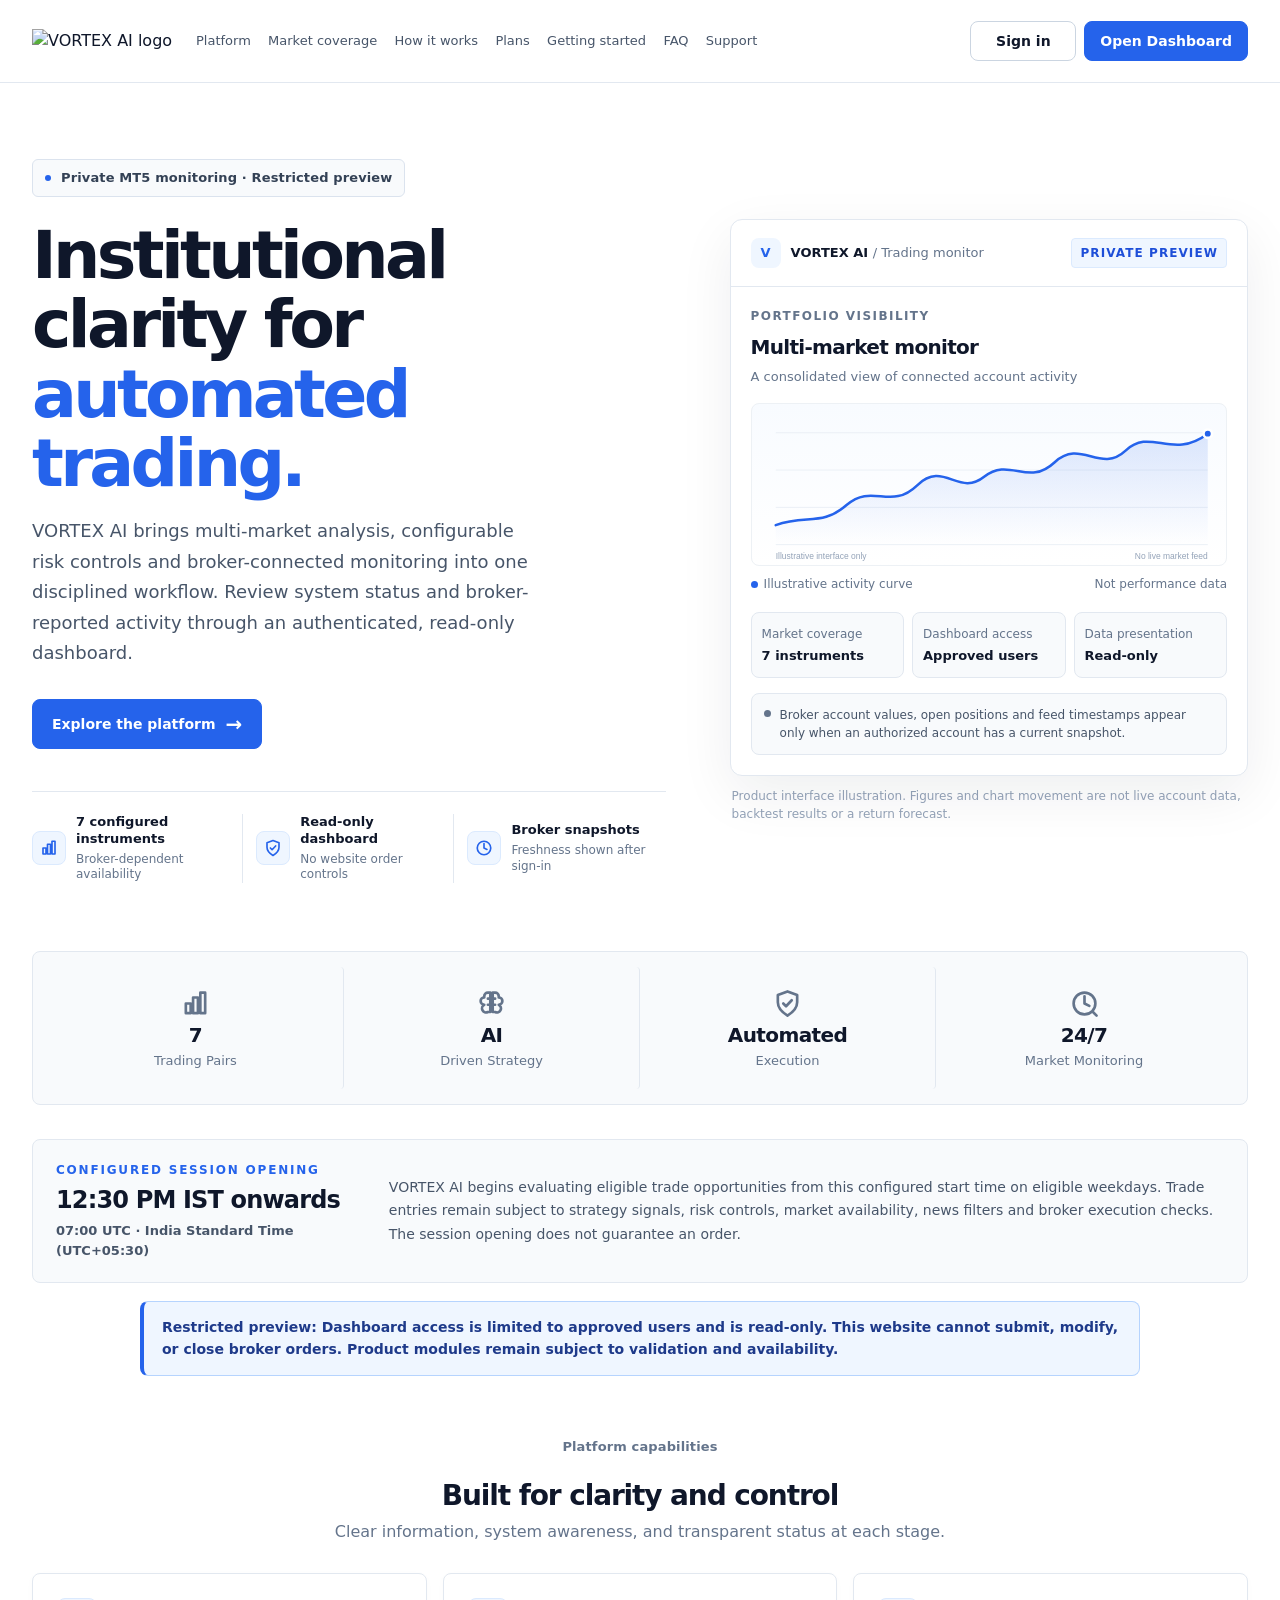
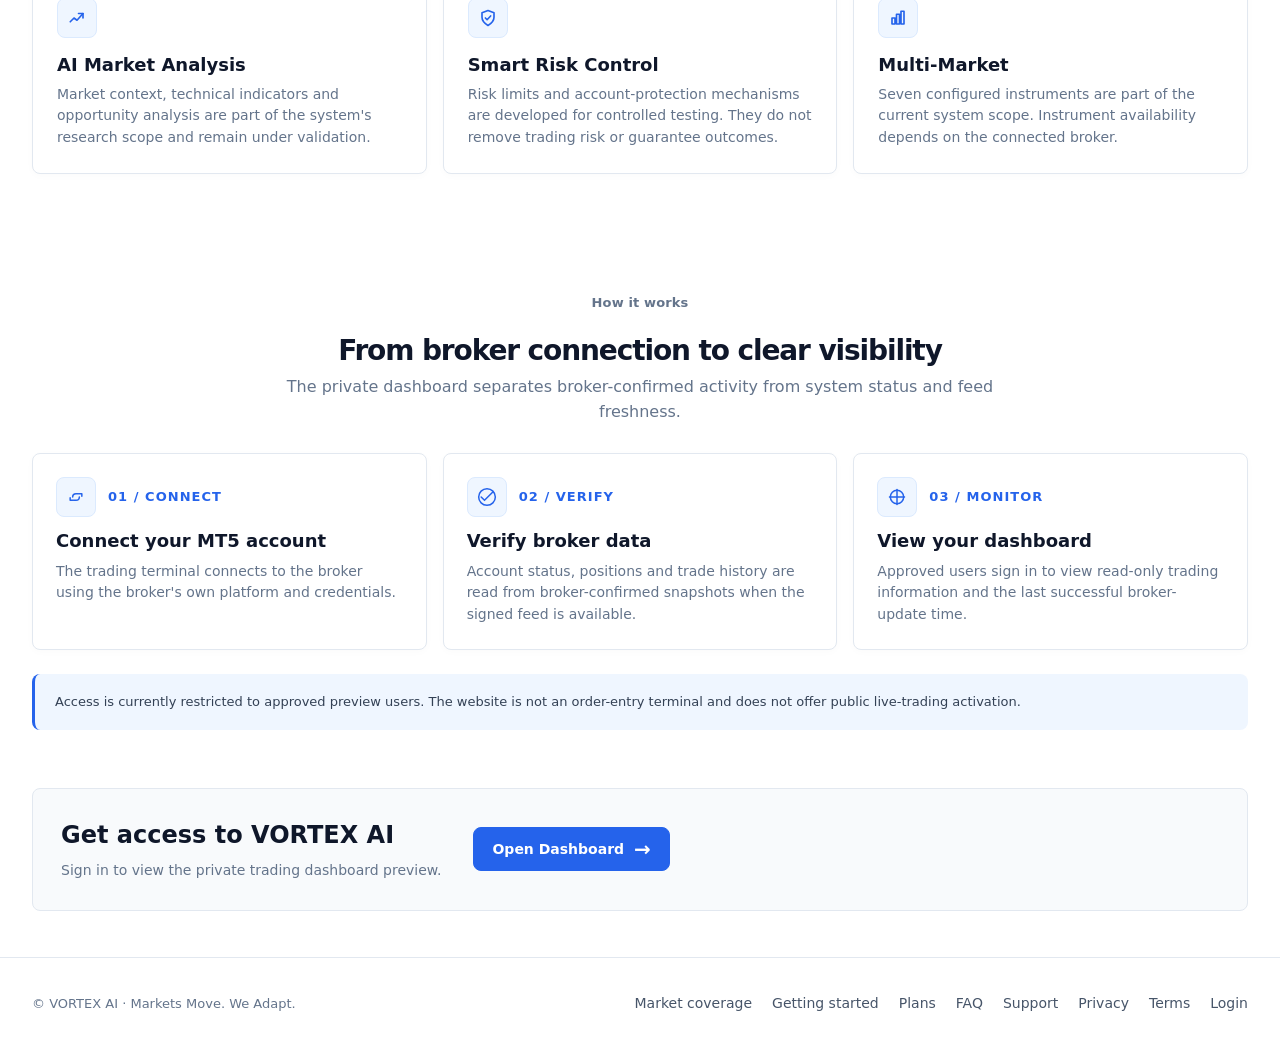
==== website/index.html @ 87dd5bb3 "Fix dashboard action hierarchy and back-to-top threshold" ====
<!doctype html>
<html lang="en">
<head>
<meta charset="utf-8">
<meta name="viewport" content="width=device-width,initial-scale=1">
<meta name="theme-color" content="#ffffff">
<meta name="description" content="VORTEX AI — Institutional clarity for automated trading. Private, authenticated and read-only MT5 monitoring.">
<title>VORTEX AI | Markets Move. We Adapt.</title>
<link rel="icon" type="image/svg+xml" href="/favicon.svg?v=20261112-3">
<link rel="preconnect" href="https://fonts.googleapis.com">
<style>
:root{
 color-scheme:dark;--bg:#030b09;--panel:#071612;--panel-2:#091c16;
 --line:#0c5542;--line-soft:#174337;--text:#f6fbf9;--muted:#c2d1cb;
 --teal:#00e8ac;--mint:#8bfbd0;--deep:#001e16;--amber:#f7d99b;
 --max:1450px;--type-xs:.75rem;--type-sm:.8125rem;--type-md:.875rem;--type-base:1rem;--type-lg:1.125rem;--type-xl:1.25rem;--type-2xl:1.5rem;--type-3xl:1.75rem;--type-4xl:2rem;--type-display:clamp(2.75rem,5.2vw,4.25rem);--radius-xs:4px;--radius-sm:6px;--radius-md:8px;--radius-lg:12px;--radius-xl:16px;--radius-pill:9999px
}
*{box-sizing:border-box}
html{scroll-behavior:smooth;scroll-padding-top:110px}
body{margin:0;min-width:320px;background:radial-gradient(ellipse at 73% 10%,#063b2b 0,transparent 36%),radial-gradient(ellipse at 10% 34%,#06241b 0,transparent 36%),var(--bg);color:var(--text);font:16px/1.55 Inter,ui-sans-serif,system-ui,-apple-system,BlinkMacSystemFont,"Segoe UI",sans-serif;overflow-x:hidden}
a{color:inherit;text-decoration:none}
button,a{-webkit-tap-highlight-color:transparent}
img,svg{max-width:100%}
.wrap{width:min(var(--max),calc(100% - 64px));margin-inline:auto}
.site-header{position:sticky;top:0;z-index:30;border-bottom:1px solid #0b4032;background:rgba(2,13,10,.94);backdrop-filter:blur(18px)}
.nav{height:112px;display:flex;align-items:center;justify-content:space-between;gap:22px;position:relative}
.brand-link{display:flex;align-items:center;flex:0 0 auto;width:170px;min-width:0}
.brand-logo{display:block;width:100%;height:auto;object-fit:contain;image-rendering:auto}
.nav-links{display:flex;align-items:center;justify-content:center;gap:clamp(14px,2vw,32px);color:#e5eee9;font-size:var(--type-md);white-space:nowrap}
.nav-links a{transition:color .18s ease}
.nav-links a:hover,.nav-links a[aria-current=page]{color:var(--teal)}
.nav-actions{display:flex;align-items:center;gap:12px;flex:0 0 auto}
.btn{display:inline-flex;align-items:center;justify-content:center;gap:10px;min-height:48px;padding:12px 22px;border:1px solid #00d9a3;border-radius:var(--radius-lg);background:rgba(2,25,19,.72);color:#f5fffb;font-size:var(--type-md);font-weight:750;line-height:1.2;text-align:center;transition:transform .18s ease,box-shadow .18s ease,background .18s ease,border-color .18s ease}
.btn:hover{transform:translateY(-2px);box-shadow:0 10px 28px #00e8ac22;border-color:var(--mint)}
.btn-primary{background:linear-gradient(105deg,#00d99f,#00f0ac);color:#00261b;border-color:#00e8a8;box-shadow:0 0 22px #00df9c18}
.btn-primary:hover{background:linear-gradient(105deg,#13e7ad,#65ffd0);color:#00261b}
.btn-outline{background:rgba(0,15,12,.72)}
.btn-small{min-width:106px;min-height:46px;padding:10px 18px}
.menu-toggle{display:none;width:46px;height:44px;flex:0 0 46px;align-items:center;justify-content:center;flex-direction:column;gap:5px;border:1px solid #17684f;border-radius:var(--radius-md);background:#061b14;color:#f5fffb;cursor:pointer}
.menu-toggle span{width:20px;height:2px;background:currentColor;border-radius:var(--radius-xs);transition:transform .18s ease,opacity .18s ease}
.menu-toggle[aria-expanded=true] span:nth-child(1){transform:translateY(7px) rotate(45deg)}
.menu-toggle[aria-expanded=true] span:nth-child(2){opacity:0}
.menu-toggle[aria-expanded=true] span:nth-child(3){transform:translateY(-7px) rotate(-45deg)}
.hero{position:relative;isolation:isolate;display:grid;grid-template-columns:minmax(0,1fr) minmax(0,1fr);align-items:center;gap:34px;min-height:620px;padding:62px 0 38px}
.hero:before{content:"";position:absolute;z-index:-2;inset:0;background:radial-gradient(ellipse at 76% 67%,#00a8761b,transparent 42%),linear-gradient(180deg,transparent 75%,#020b09 100%);pointer-events:none}
.hero-copy{min-width:0;padding:12px 0 25px}
.eyebrow{display:inline-flex;align-items:center;gap:10px;padding:9px 20px;border:1px solid #00b982;border-radius:var(--radius-pill);background:rgba(0,34,25,.5);color:#f2fff9;font-size:var(--type-md);font-weight:650}
.eyebrow:before{content:"";width:7px;height:7px;border-radius:var(--radius-pill);background:var(--teal);box-shadow:0 0 12px var(--teal)}
h1{margin:24px 0 0;font-size:var(--type-display);font-weight:850;line-height:.98;letter-spacing:-.065em}
h1 span{color:#00e6a5}
.tagline{margin:10px 0 16px;font-size:var(--type-2xl);font-weight:750;line-height:1.2;letter-spacing:-.035em}
.tagline .soft{color:#8bfbd0}
.hero-description{max-width:650px;margin:0;color:#e1eae5;font-size:var(--type-lg);line-height:1.52}
.hero-actions{display:flex;flex-wrap:wrap;gap:16px;margin-top:27px}
.hero-actions .btn{min-width:210px;min-height:56px;font-size:var(--type-lg)}
.arrow{font-size:var(--type-xl);line-height:1}
.play-icon{display:inline-grid;place-items:center;width:21px;height:21px;border:1.7px solid currentColor;border-radius:var(--radius-pill);font-size:var(--type-xs);padding-left:2px}
.benefits{display:grid;grid-template-columns:repeat(3,minmax(0,1fr));gap:16px;margin-top:42px}
.benefit{display:flex;align-items:center;gap:12px;min-width:0}
.benefit-icon{display:grid;place-items:center;width:52px;height:52px;flex:0 0 52px;border:1px solid #00a778;border-radius:var(--radius-lg);background:linear-gradient(145deg,#06271d,#04120f);color:var(--teal);box-shadow:inset 0 0 18px #00e6a41a}
.benefit-icon svg{width:26px;height:26px;fill:none;stroke:currentColor;stroke-width:2.2;stroke-linecap:round;stroke-linejoin:round}
.benefit-copy{min-width:0;line-height:1.3}
.benefit-copy strong{display:block;font-size:var(--type-md);white-space:nowrap}
.benefit-copy span{display:block;margin-top:4px;color:#c1d0c9;font-size:var(--type-sm)}
.hero-visual{position:relative;display:grid;place-items:center;min-width:0;min-height:500px}
.visual-grid{position:absolute;inset:8% 2% 7%;z-index:-1;opacity:.42;background-image:linear-gradient(#00b78012 1px,transparent 1px),linear-gradient(90deg,#00b78012 1px,transparent 1px);background-size:34px 34px;mask-image:radial-gradient(ellipse at center,#000 10%,transparent 72%)}
.chart-line{position:absolute;inset:12% 0 13%;width:100%;height:78%;z-index:-1;opacity:.8;filter:drop-shadow(0 0 9px #00d899)}
.logo-glow{position:absolute;width:76%;height:55%;bottom:7%;left:12%;z-index:-1;border-radius:var(--radius-pill);background:radial-gradient(ellipse,#00f1a329 0,transparent 68%);filter:blur(18px)}
.market-globe{position:absolute;z-index:-1;left:0;right:0;bottom:-5%;height:33%;border-top:2px solid #00d88c66;border-radius:var(--radius-pill);background:radial-gradient(ellipse at 50% 0,#00d98d34,transparent 58%),repeating-linear-gradient(90deg,transparent 0 22px,#00d88b14 23px 24px),repeating-linear-gradient(0deg,transparent 0 18px,#00d88b12 19px 20px);transform:perspective(260px) rotateX(14deg);box-shadow:0 -12px 42px #00d98b19;mask-image:linear-gradient(#000 0%,transparent 95%)}
.candles{position:absolute;right:7%;top:5%;display:flex;align-items:flex-end;gap:12px;height:140px;opacity:.55;filter:drop-shadow(0 0 8px #00e8ac55);z-index:-1}
.candle{position:relative;width:26px;border:2px solid #00da9b;background:linear-gradient(180deg,#00e9a4,#006c53)}
.candle:before,.candle:after{content:"";position:absolute;left:50%;width:2px;background:#00d99a;transform:translateX(-50%)}
.candle:before{height:24px;bottom:100%}.candle:after{height:22px;top:100%}
.candle:nth-child(1){height:56px}.candle:nth-child(2){height:85px}.candle:nth-child(3){height:72px}.candle:nth-child(4){height:112px}
.hero-logo{display:block;width:min(100%,540px);max-height:470px;height:auto;object-fit:contain;filter:drop-shadow(0 18px 42px #00d88a24)}
.metrics-shell{position:relative;margin:6px auto 42px;padding:18px;border:1px solid #0e4938;border-radius:var(--radius-xl);background:linear-gradient(120deg,rgba(3,20,15,.94),rgba(3,15,12,.9));box-shadow:0 20px 65px #0008,inset 0 1px #29ffbe0a}
.metrics-grid{display:grid;grid-template-columns:repeat(4,minmax(0,1fr));gap:18px}
.metric{display:flex;flex-direction:column;align-items:center;justify-content:center;min-height:146px;padding:18px 10px;border:1px solid #0b5a42;border-radius:var(--radius-xl);background:linear-gradient(150deg,#061c15,#03110d);text-align:center}
.metric-icon{width:39px;height:39px;margin-bottom:5px;color:var(--teal)}
.metric-icon svg{width:100%;height:100%;fill:none;stroke:currentColor;stroke-width:2.2;stroke-linecap:round;stroke-linejoin:round}
.metric strong{font-size:var(--type-2xl);line-height:1.2;letter-spacing:-.03em}
.metric span{margin-top:4px;color:#f0f7f3;font-size:var(--type-base)}
.preview-note{margin:18px auto 0;max-width:1000px;color:#a8bdb4;font-size:var(--type-sm);line-height:1.55;text-align:center}
.content-section{padding:58px 0}
.section-heading{max-width:760px;margin:0 auto 28px;text-align:center}
.section-heading .eyebrow{font-size:var(--type-xs);padding:7px 14px}
.section-heading h2{margin:14px 0 8px;font-size:var(--type-3xl);line-height:1.1;letter-spacing:-.04em}
.section-heading p{margin:0;color:var(--muted)}
.feature-grid{display:grid;grid-template-columns:repeat(3,minmax(0,1fr));gap:16px}
.feature-card{min-width:0;padding:24px;border:1px solid var(--line-soft);border-radius:var(--radius-xl);background:linear-gradient(145deg,rgba(8,28,21,.96),rgba(4,15,12,.96));}
.feature-card h3{margin:13px 0 5px;font-size:var(--type-lg)}
.feature-card p{margin:0;color:var(--muted);font-size:var(--type-md)}
.feature-card .benefit-icon{width:46px;height:46px;flex-basis:46px}
.steps{display:grid;grid-template-columns:repeat(3,minmax(0,1fr));gap:16px}
.step{padding:23px;border:1px solid var(--line-soft);border-radius:var(--radius-xl);background:#061710}
.step-number{color:var(--teal);font-size:var(--type-sm);font-weight:800;letter-spacing:.14em}
.step h3{margin:9px 0 6px;font-size:var(--type-lg)}
.step p{margin:0;color:var(--muted);font-size:var(--type-md)}
.release-note{margin-top:24px;padding:18px 20px;border-left:3px solid var(--amber);border-radius:var(--radius-lg);background:#211b0e;color:#ffe8bf;font-size:var(--type-sm)}
.final-cta{display:flex;align-items:center;justify-content:space-between;gap:24px;padding:28px;border:1px solid #126146;border-radius:var(--radius-xl);background:linear-gradient(105deg,#08281c,#061510)}
.final-cta h2{margin:0 0 6px;font-size:var(--type-2xl)}
.final-cta p{margin:0;color:var(--muted);font-size:var(--type-md)}
footer{margin-top:46px;padding:24px 0 30px;border-top:1px solid #12392d;color:#8ba59a;font-size:var(--type-sm)}
.footer-row{display:flex;justify-content:space-between;align-items:center;gap:22px}
.footer-links{display:flex;gap:16px;flex-wrap:wrap}
.footer-links a:hover{color:var(--teal)}
.back-to-top{position:fixed;right:20px;bottom:88px;z-index:20;display:grid;place-items:center;width:46px;height:46px;border:1px solid var(--teal);border-radius:var(--radius-pill);background:var(--teal);color:#00271b;font-size:var(--type-2xl);font-weight:850;opacity:0;visibility:hidden;transform:translateY(8px);transition:opacity .18s,transform .18s,visibility .18s;cursor:pointer}
.back-to-top.is-visible{opacity:1;visibility:visible;transform:translateY(0)}
:focus-visible{outline:3px solid #9dffda;outline-offset:3px}
@media(max-width:1120px){
 .wrap{width:min(var(--max),calc(100% - 44px))}
 .nav{gap:14px}
 .brand-link{width:132px}
 .nav-links{gap:14px;font-size:var(--type-sm)}
 .hero{gap:18px}
 .benefits{gap:10px}
 .benefit{gap:8px}
 .benefit-icon{width:44px;height:44px;flex-basis:44px}
 .benefit-copy strong{font-size:var(--type-sm)}
 .benefit-copy span{font-size:var(--type-sm)}
}
@media(max-width:760px){
 html{scroll-padding-top:82px}
 .wrap{width:calc(100% - 32px)}
 .nav{height:78px;gap:12px}
 .brand-link{width:118px}
 .nav-links{display:none;position:absolute;left:0;right:0;top:calc(100% + 1px);padding:10px 14px;border:1px solid #14533f;border-radius:var(--radius-lg);background:#03110deb;box-shadow:0 18px 35px #0009;white-space:normal}
 .nav-links.is-open{display:grid;grid-template-columns:repeat(2,minmax(0,1fr));gap:0}
 .nav-links a{padding:12px 8px;border-bottom:1px solid #123b2e}
 .nav-links a:nth-last-child(-n+2){border-bottom:0}
 .nav-actions{margin-left:auto}
 .nav-actions .btn{display:none}
 .menu-toggle{display:flex}
 .hero{grid-template-columns:minmax(0,1fr);gap:15px;min-height:auto;padding:42px 0 24px}
 .hero-copy{padding:0}
 .eyebrow{font-size:var(--type-sm);padding:8px 15px}
 h1{font-size:var(--type-display);margin-top:18px}
 .tagline{font-size:var(--type-2xl)}
 .hero-description{max-width:100%;font-size:var(--type-base)}
 .hero-actions{display:grid;grid-template-columns:1fr 1fr;gap:10px;margin-top:22px}
 .hero-actions .btn{min-width:0;min-height:52px;padding:12px 10px;font-size:var(--type-md)}
 .benefits{gap:10px;margin-top:27px}
 .benefit{align-items:flex-start;flex-direction:column;gap:8px}
 .benefit-icon{width:43px;height:43px;flex-basis:43px}
 .benefit-copy strong{font-size:var(--type-sm);white-space:normal}
 .benefit-copy span{font-size:var(--type-xs)}
 .hero-visual{min-height:0;padding:12px 0 22px}
 .hero-logo{width:min(100%,430px);max-height:310px}
 .candles{right:4%;top:0;transform:scale(.72);transform-origin:top right}
 .market-globe{height:26%;bottom:0}
 .metrics-shell{margin:0 auto 24px;padding:11px;border-radius:var(--radius-xl)}
 .metrics-grid{grid-template-columns:repeat(2,minmax(0,1fr));gap:9px}
 .metric{min-height:120px;padding:14px 7px;border-radius:var(--radius-lg)}
 .metric-icon{width:31px;height:31px}
 .metric strong{font-size:var(--type-2xl)}
 .metric span{font-size:var(--type-sm)}
 .preview-note{text-align:left;padding:0 5px;font-size:var(--type-xs)}
 .content-section{padding:42px 0}
 .feature-grid,.steps{grid-template-columns:1fr}
 .feature-card,.step{padding:19px}
 .final-cta{align-items:stretch;flex-direction:column;padding:22px}
 .final-cta .btn{width:100%}
 .footer-row{align-items:flex-start;flex-direction:column}
}
@media(max-width:390px){
 .wrap{width:calc(100% - 24px)}
 .brand-link{width:105px}
 .menu-toggle{width:42px;height:42px;flex-basis:42px}
 .benefits{grid-template-columns:repeat(3,minmax(0,1fr));gap:7px}
 .benefit-icon{width:39px;height:39px;flex-basis:39px}
 .benefit-copy strong{font-size:var(--type-xs)}
 .benefit-copy span{font-size:var(--type-xs)}
 .hero-actions .btn{font-size:var(--type-sm)}
}
@media(prefers-reduced-motion:reduce){html{scroll-behavior:auto}*,*::before,*::after{transition:none!important}}

/* Tablet header breakpoint: prevent desktop navigation from compressing */
.nav-links .mobile-only{display:none}
@media(max-width:980px){
  .nav{height:78px;gap:12px}
  .brand-link{width:118px}
  .nav-links{display:none;position:absolute;left:0;right:0;top:calc(100% + 1px);z-index:31;padding:10px 14px;border:1px solid #14533f;border-radius:var(--radius-lg);background:#03110deb;box-shadow:0 18px 35px #0009;white-space:normal;max-height:calc(100vh - 90px);overflow-y:auto}
  .nav-links.is-open{display:grid;grid-template-columns:repeat(2,minmax(0,1fr));gap:0}
  .nav-links a{min-width:0;padding:12px 8px;border-bottom:1px solid #123b2e;white-space:normal;overflow-wrap:anywhere}
  .nav-links .mobile-only{display:inline-flex;align-items:center;justify-content:center;min-height:44px;margin:6px;padding:10px 12px;border:1px solid #17684f;border-radius:var(--radius-md);background:#061b14;color:#f5fffb;text-align:center;font-weight:750}
  .nav-links .mobile-nav-primary{border-color:#00e8a8;background:linear-gradient(105deg,#00d99f,#00f0ac);color:#00261b}
  .nav-actions .btn{display:none}
  .menu-toggle{display:flex}
}
@media(max-width:760px){
  .nav{height:78px;gap:12px}
  .brand-link{width:118px}
}
@media(max-width:390px){
  .nav{gap:8px}
  .brand-link{width:105px}
  .menu-toggle{width:42px;height:42px;flex-basis:42px}
}


/* Clear, responsive trading-session information */
.session-callout{display:grid;grid-template-columns:minmax(210px,.72fr) minmax(0,1.28fr);align-items:center;gap:22px;margin:0 0 18px;padding:21px 23px;border:1px solid #17634b;border-radius:var(--radius-xl);background:linear-gradient(125deg,#0a281e,#071612 72%);box-shadow:0 14px 38px #0003}
.session-timing{min-width:0}
.session-label{color:var(--mint);font-size:var(--type-xs);font-weight:800;letter-spacing:.15em;text-transform:uppercase}
.session-time{margin-top:7px;color:var(--text);font-size:var(--type-2xl);font-weight:850;line-height:1.12;letter-spacing:-.035em}
.session-utc{margin-top:7px;color:var(--muted);font-size:var(--type-sm);font-weight:650}
.session-callout p{margin:0;color:var(--muted);font-size:var(--type-md);line-height:1.65;overflow-wrap:anywhere}
@media(max-width:760px){.session-callout{grid-template-columns:minmax(0,1fr);gap:11px;padding:18px}.session-time{font-size:var(--type-2xl)}}

/* Institutional trading-platform refresh */
:root{color-scheme:light;--bg:#fff;--panel:#fff;--panel-2:#f8f9fa;--line:#e2e8f0;--line-soft:#e2e8f0;--text:#0f172a;--muted:#475569;--teal:#2563eb;--mint:#2563eb;--deep:#0f172a;--amber:#b45309}
html{scroll-padding-top:88px}
body{background:#fff;color:#0f172a;font-family:Inter,ui-sans-serif,system-ui,-apple-system,BlinkMacSystemFont,"Segoe UI",sans-serif}
.wrap{width:min(1240px,calc(100% - 64px))}
.site-header{background:rgba(255,255,255,.96);border-bottom:1px solid #e2e8f0;backdrop-filter:blur(16px)}
.nav{height:82px}
.brand-link{width:142px}
.brand-logo{filter:none}
.nav-links{color:#475569;font-size:var(--type-md);gap:clamp(14px,2vw,27px)}
.nav-links a:hover,.nav-links a[aria-current=page]{color:#2563eb}
.btn{min-height:44px;padding:11px 18px;border:1px solid #cbd5e1;border-radius:var(--radius-md);background:#fff;color:#0f172a;font-size:var(--type-md);font-weight:650;box-shadow:none}
.btn:hover{transform:translateY(-1px);border-color:#94a3b8;box-shadow:0 5px 16px #0f172a0d}
.btn-primary{background:#2563eb;border-color:#2563eb;color:#fff;box-shadow:none}
.btn-primary:hover{background:#1d4ed8;border-color:#1d4ed8;color:#fff}
.btn-outline{background:#fff;border-color:#cbd5e1;color:#0f172a}
.btn-small{min-height:40px;padding:9px 15px}
.menu-toggle{border-color:#cbd5e1;background:#fff;color:#0f172a}
.menu-toggle span{background:#0f172a}
.hero{grid-template-columns:minmax(0,1.1fr) minmax(0,.9fr);gap:clamp(32px,5vw,72px);min-height:590px;padding:76px 0 68px}
.hero:before{display:none}
.hero-copy{padding:0}
.hero .eyebrow,.section-heading .eyebrow{border:1px solid #dbe3ee;border-radius:var(--radius-sm);background:#f8fafc;color:#334155;font-size:var(--type-sm);font-weight:650;letter-spacing:.01em;padding:8px 12px}
.hero .eyebrow:before,.section-heading .eyebrow:before{width:6px;height:6px;background:#2563eb;box-shadow:none}
.hero h1{max-width:690px;margin:24px 0 18px;color:#0f172a;font-size:var(--type-display);font-weight:750;line-height:1.04;letter-spacing:-.055em}
.hero h1 span{color:#2563eb}
.tagline{display:none}
 .hero-description{max-width:500px;color:#475569;font-size:var(--type-lg);line-height:1.7}
.hero-actions{gap:12px;margin-top:30px}
.hero-actions .btn{min-width:0;min-height:50px;font-size:var(--type-md);padding:13px 19px}
.hero-actions .btn-outline{border-color:#cbd5e1}
.benefits{grid-template-columns:repeat(3,minmax(0,1fr));gap:0;margin-top:42px;padding-top:22px;border-top:1px solid #e2e8f0}
.benefit{gap:10px;padding:0 13px;border-right:1px solid #e2e8f0}
.benefit:first-child{padding-left:0}
.benefit:last-child{border-right:0}
.benefit-icon{width:34px;height:34px;flex-basis:34px;border:1px solid #dbeafe;border-radius:var(--radius-md);background:#eff6ff;color:#2563eb;box-shadow:none}
.benefit-icon svg{width:18px;height:18px}
.benefit-copy strong{color:#0f172a;font-size:var(--type-sm);white-space:normal}
.benefit-copy span{color:#64748b;font-size:var(--type-xs)}
.hero-visual{display:block;min-height:0;position:relative;padding:0}
.visual-grid,.chart-line,.logo-glow,.market-globe,.candles,.hero-logo{display:none}
.trading-preview{position:relative;overflow:hidden;border:1px solid #e2e8f0;border-radius:var(--radius-lg);background:#fff;box-shadow:0 18px 55px #0f172a12}
.preview-top{display:flex;align-items:center;justify-content:space-between;gap:12px;padding:18px 20px;border-bottom:1px solid #e2e8f0}
.preview-brand{display:flex;align-items:center;gap:10px;color:#0f172a;font-size:var(--type-sm);font-weight:700}
.preview-mark{display:grid;place-items:center;width:30px;height:30px;border-radius:var(--radius-md);background:#eff6ff;color:#2563eb;font-size:var(--type-sm);font-weight:800}
.preview-status{padding:5px 8px;border:1px solid #dbeafe;border-radius:var(--radius-xs);background:#eff6ff;color:#1d4ed8;font-size:var(--type-xs);font-weight:800;letter-spacing:.09em}
.preview-body{padding:20px}
.preview-eyebrow{color:#64748b;font-size:var(--type-xs);font-weight:750;letter-spacing:.12em;text-transform:uppercase}
.preview-title{margin:6px 0 0;color:#0f172a;font-size:var(--type-xl);font-weight:700;letter-spacing:-.035em}
.preview-subtitle{margin:4px 0 16px;color:#64748b;font-size:var(--type-sm)}
.preview-chart{width:100%;height:auto;display:block;border:1px solid #edf1f5;border-radius:var(--radius-md);background:linear-gradient(180deg,#f8fbff,#fff)}
.preview-legend{display:flex;justify-content:space-between;gap:10px;margin:9px 0 18px;color:#64748b;font-size:var(--type-xs)}
.preview-legend span:first-child:before{content:"";display:inline-block;width:7px;height:7px;margin-right:6px;border-radius:var(--radius-pill);background:#2563eb}
.preview-grid{display:grid;grid-template-columns:repeat(3,minmax(0,1fr));gap:8px}
.preview-metric{min-width:0;padding:12px 10px;border:1px solid #e2e8f0;border-radius:var(--radius-md);background:#f8fafc}
.preview-metric span{display:block;color:#64748b;font-size:var(--type-xs)}
.preview-metric strong{display:block;margin-top:5px;color:#0f172a;font-size:var(--type-sm);line-height:1.3;overflow-wrap:anywhere}
.preview-foot{display:flex;align-items:flex-start;gap:9px;margin-top:15px;padding:12px;border:1px solid #e2e8f0;border-radius:var(--radius-md);background:#f8fafc;color:#475569;font-size:var(--type-xs);line-height:1.5}
.preview-foot-dot{width:7px;height:7px;flex:0 0 7px;margin-top:4px;border-radius:var(--radius-pill);background:#64748b}
.preview-disclaimer{margin:11px 2px 0;color:#94a3b8;font-size:var(--type-xs);line-height:1.5}
.metrics-shell{margin:0 auto 34px;padding:15px;border:1px solid #e2e8f0;border-radius:var(--radius-md);background:#f8fafc;box-shadow:none}
.metrics-grid{gap:0}
.metric{min-height:105px;border:0;border-right:1px solid #e2e8f0;border-radius:var(--radius-xs);background:transparent}
.metric:last-child{border-right:0}
.metric-icon{width:29px;height:29px;color:#2563eb}
.metric strong{color:#0f172a;font-size:var(--type-xl);font-variant-numeric:tabular-nums}
.metric span{color:#64748b;font-size:var(--type-sm)}
.session-callout{border:1px solid #e2e8f0;border-radius:var(--radius-md);background:#f8fafc;box-shadow:none}
.session-label{color:#2563eb}
.session-time{color:#0f172a;font-variant-numeric:tabular-nums}
.session-utc,.session-callout p{color:#475569}
.preview-note{color:#64748b}
.content-section{padding:58px 0}
.section-heading .eyebrow{color:#334155}
.section-heading .eyebrow:before{display:none}
.section-heading h2{color:#0f172a}
.section-heading p{color:#64748b}
.feature-card,.step{border:1px solid #e2e8f0;border-radius:var(--radius-md);background:#fff;box-shadow:0 2px 8px #0f172a05}
.feature-card .benefit-icon{width:40px;height:40px;flex-basis:40px}
.feature-card h3,.step h3{color:#0f172a}
.feature-card p,.step p{color:#64748b}
.step-number{color:#2563eb}
.release-note{border-left-color:#2563eb;border-radius:var(--radius-md);background:#eff6ff;color:#334155}
.final-cta{border:1px solid #e2e8f0;border-radius:var(--radius-md);background:#f8fafc}
.final-cta h2{color:#0f172a}
.final-cta p{color:#64748b}
footer{border-top:1px solid #e2e8f0;color:#64748b}
.footer-links a{color:#475569}
.footer-links a:hover{color:#2563eb}
.back-to-top{right:20px;bottom:88px;border:1px solid #2563eb;border-radius:var(--radius-md);background:#2563eb;color:#fff}
:focus-visible{outline:3px solid #93c5fd;outline-offset:3px}
@media(max-width:980px){
 .wrap{width:calc(100% - 44px)}
 .back-to-top{right:12px;bottom:77px}
 .nav{height:76px}
 .brand-link{width:118px}
 .nav-links{background:#fff;border-color:#e2e8f0;box-shadow:0 18px 35px #0f172a12}
 .nav-links a{border-bottom-color:#e2e8f0}
 .nav-links .mobile-only{border-color:#cbd5e1;background:#fff;color:#0f172a}
 .nav-links .mobile-nav-primary{border-color:#2563eb;background:#2563eb;color:#fff}
 .hero{grid-template-columns:minmax(0,1fr) minmax(0,.9fr);gap:28px;padding:58px 0}
}
@media(max-width:760px){
 .wrap{width:calc(100% - 32px)}
 .hero{grid-template-columns:minmax(0,1fr);gap:28px;padding:42px 0 30px}
 .hero h1{font-size:var(--type-display);margin-top:18px}
 .hero-description{font-size:var(--type-base)}
 .hero-actions{display:flex;flex-wrap:wrap}
 .hero-actions .btn{flex:1 1 145px}
 .benefits{margin-top:28px;padding-top:18px}
 .benefit{align-items:flex-start;flex-direction:row;gap:7px;padding:0 8px}
 .benefit-icon{width:31px;height:31px;flex-basis:31px}
 .benefit-copy strong{font-size:var(--type-xs)}
 .benefit-copy span{font-size:var(--type-xs)}
 .hero-visual{padding:0}
 .preview-body{padding:15px}
 .preview-title{font-size:var(--type-xl)}
 .preview-grid{gap:6px}
 .preview-metric{padding:10px 8px}
 .preview-metric strong{font-size:var(--type-sm)}
 .metrics-shell{padding:8px}
 .metrics-grid{grid-template-columns:repeat(2,minmax(0,1fr))}
 .metric{border-right:0;border-bottom:1px solid #e2e8f0}
 .metric:nth-child(odd){border-right:1px solid #e2e8f0}
 .metric:nth-last-child(-n+2){border-bottom:0}
 .content-section{padding:42px 0}
}
@media(max-width:390px){
 .wrap{width:calc(100% - 24px)}
 .benefits{gap:4px}
 .benefit{padding:0 4px;gap:5px}
 .benefit-copy strong{font-size:var(--type-xs)}
 .preview-top{padding:14px}
 .preview-grid{grid-template-columns:1fr}
 .preview-metric{display:flex;align-items:center;justify-content:space-between;gap:8px}
 .preview-metric strong{margin:0;text-align:right}
}

/* Usability audit refinements */
.nav{justify-content:space-between}
.nav-links{flex:1 1 auto;min-width:0;justify-content:flex-start;gap:clamp(10px,1.35vw,20px);font-size:var(--type-sm)}
.nav-actions{gap:8px}
.nav-actions .btn-primary{background:#2563eb;border-color:#2563eb;color:#fff;box-shadow:none}
.nav-actions .btn-primary:hover{background:#1d4ed8;border-color:#1d4ed8;color:#fff}
.footer-links{gap:12px 20px}
.footer-links a{display:inline-flex;align-items:center;min-height:44px;font-size:var(--type-md);line-height:1.35}
.preview-notice{max-width:1000px;margin:16px auto 0;padding:15px 18px;border:1px solid #b6d4fe;border-left:4px solid #2563eb;border-radius:var(--radius-md);background:#eff6ff}
.preview-note{margin:0;color:#1e3a8a;font-size:var(--type-md);font-weight:600;text-align:left}
.session-callout{grid-template-columns:minmax(190px,.55fr) minmax(0,1.45fr);gap:16px}
.step-heading{display:flex;align-items:center;gap:12px;margin-bottom:10px}
.step-icon{display:grid;place-items:center;width:40px;height:40px;flex:0 0 40px;border:1px solid #dbeafe;border-radius:var(--radius-md);background:#eff6ff;color:#2563eb}
.step-icon svg{width:20px;height:20px;fill:none;stroke:currentColor;stroke-width:1.8;stroke-linecap:round;stroke-linejoin:round}
.step-number{font-size:var(--type-sm);letter-spacing:.08em}
.step h3{margin-top:0}
.section-heading .eyebrow{border:0;background:transparent;padding:0;color:#64748b}
.section-heading h2{margin-top:22px}
.final-cta{justify-content:flex-start;gap:32px}
.final-cta>div{max-width:640px}
.back-to-top{width:auto;min-width:78px;height:52px;padding:0 15px;gap:7px;border-radius:var(--radius-pill);font-size:var(--type-md);font-weight:700}
.back-to-top span{font-size:var(--type-sm)}
@media(max-width:1120px){
 .nav-links{gap:12px;font-size:var(--type-xs)}
}
@media(max-width:980px){
 .nav-links{display:none;position:absolute;left:0;right:0;top:calc(100% + 1px);z-index:31;flex:none;min-width:0;justify-content:stretch;gap:0}
}
@media(max-width:760px){
 .session-callout{grid-template-columns:minmax(0,1fr);gap:11px}
 .preview-notice{margin-top:12px;padding:13px 14px}
 .final-cta{align-items:stretch;flex-direction:column;gap:18px}
 .final-cta .btn{align-self:flex-start}
}

</style>
<link rel="icon" type="image/svg+xml" href="/favicon.svg?v=20261112-3"><link rel="stylesheet" href="/assistant.css?v=1">
</head>
<body>
<header class="site-header">
 <div class="wrap">
  <nav class="nav" aria-label="Main navigation">
   <a class="brand-link" href="/" aria-label="VORTEX AI home"><img class="brand-logo" src="/vortext-ai-logo.webp?v=20261101-4" alt="VORTEX AI logo"></a>
   <div class="nav-links" id="site-links">
    <a href="#features">Platform</a>
    <a href="/market-coverage.html">Market coverage</a>
    <a href="#how-it-works">How it works</a>
    <a href="/pricing.html">Plans</a>
    <a href="/getting-started.html">Getting started</a>
    <a href="/faq.html">FAQ</a>
    <a href="/contact.html">Support</a>
    <a class="mobile-only mobile-nav-action" href="/login.html">Sign in</a>
    <a class="mobile-only mobile-nav-action mobile-nav-primary" href="/login.html?next=dashboard.html">Open Dashboard</a>
   </div>
   <div class="nav-actions">
    <a class="btn btn-outline btn-small" href="/login.html">Sign in</a>
    <a class="btn btn-primary btn-small" href="/login.html?next=dashboard.html">Open Dashboard</a>
    <button class="menu-toggle" id="menu-toggle" type="button" aria-label="Open navigation" aria-expanded="false" aria-controls="site-links"><span></span><span></span><span></span></button>
   </div>
  </nav>
 </div>
</header>
<main id="home">
 <section class="wrap hero" id="about">
  <div class="hero-copy">
   <div class="eyebrow">Private MT5 monitoring · Restricted preview</div>
   <h1>Institutional clarity for <span>automated trading.</span></h1>
   <p class="hero-description">VORTEX AI brings multi-market analysis, configurable risk controls and broker-connected monitoring into one disciplined workflow. Review system status and broker-reported activity through an authenticated, read-only dashboard.</p>
   <div class="hero-actions">
    <a class="btn btn-primary" href="/#features">Explore the platform <span class="arrow" aria-hidden="true">→</span></a>
    
   </div>
   <div class="benefits" aria-label="Platform facts">
    <div class="benefit">
     <span class="benefit-icon" aria-hidden="true"><svg viewBox="0 0 24 24"><path d="M4 20V12h4v8H4ZM10 20V7h4v13h-4ZM16 20V3h4v17h-4Z"/></svg></span>
     <span class="benefit-copy"><strong>7 configured instruments</strong><span>Broker-dependent availability</span></span>
    </div>
    <div class="benefit">
     <span class="benefit-icon" aria-hidden="true"><svg viewBox="0 0 24 24"><path d="M12 2 4 5v6c0 5 3.4 8.2 8 11 4.6-2.8 8-6 8-11V5l-8-3Z"/><path d="m8.5 12 2.3 2.3 4.7-5"/></svg></span>
     <span class="benefit-copy"><strong>Read-only dashboard</strong><span>No website order controls</span></span>
    </div>
    <div class="benefit">
     <span class="benefit-icon" aria-hidden="true"><svg viewBox="0 0 24 24"><circle cx="12" cy="12" r="9"/><path d="M12 6v6l4 2"/></svg></span>
     <span class="benefit-copy"><strong>Broker snapshots</strong><span>Freshness shown after sign-in</span></span>
    </div>
   </div>
  </div>
  <div class="hero-visual" aria-label="Illustrative VORTEX AI trading dashboard preview">
   <div class="trading-preview">
    <div class="preview-top">
     <div class="preview-brand"><span class="preview-mark">V</span><span>VORTEX AI <span style="color:#64748b;font-weight:500">/ Trading monitor</span></span></div>
     <span class="preview-status">PRIVATE PREVIEW</span>
    </div>
    <div class="preview-body">
     <div class="preview-eyebrow">Portfolio visibility</div>
     <div class="preview-title">Multi-market monitor</div>
     <p class="preview-subtitle">A consolidated view of connected account activity</p>
     <svg class="preview-chart" viewBox="0 0 560 190" role="img" aria-label="Illustrative market-monitor chart with no live price data">
      <defs><linearGradient id="areaFill" x1="0" x2="0" y1="0" y2="1"><stop offset="0" stop-color="#2563eb" stop-opacity=".15"/><stop offset="1" stop-color="#2563eb" stop-opacity="0"/></linearGradient></defs>
      <g stroke="#e8eef5" stroke-width="1"><path d="M28 34H538M28 78H538M28 122H538M28 166H538"/></g>
      <path d="M28 143 C65 130 82 145 112 119 S164 126 195 96 S244 110 274 86 S326 98 357 69 S411 83 441 55 S495 67 538 35 L538 166 L28 166Z" fill="url(#areaFill)"/>
      <path d="M28 143 C65 130 82 145 112 119 S164 126 195 96 S244 110 274 86 S326 98 357 69 S411 83 441 55 S495 67 538 35" fill="none" stroke="#2563eb" stroke-width="3" stroke-linecap="round"/>
      <circle cx="538" cy="35" r="5" fill="#2563eb" stroke="#fff" stroke-width="3"/>
      <g fill="#94a3b8" font-size="10" font-family="Inter, sans-serif"><text x="28" y="183">Illustrative interface only</text><text x="538" y="183" text-anchor="end">No live market feed</text></g>
     </svg>
     <div class="preview-legend"><span>Illustrative activity curve</span><span>Not performance data</span></div>
     <div class="preview-grid">
      <div class="preview-metric"><span>Market coverage</span><strong class="tabular-nums">7 instruments</strong></div>
      <div class="preview-metric"><span>Dashboard access</span><strong>Approved users</strong></div>
      <div class="preview-metric"><span>Data presentation</span><strong>Read-only</strong></div>
     </div>
     <div class="preview-foot"><span class="preview-foot-dot" aria-hidden="true"></span><span>Broker account values, open positions and feed timestamps appear only when an authorized account has a current snapshot.</span></div>
    </div>
   </div>
   <p class="preview-disclaimer">Product interface illustration. Figures and chart movement are not live account data, backtest results or a return forecast.</p>
  </div>
 </section>

 <section class="wrap" id="performance" aria-label="Platform overview">
  <div class="metrics-shell">
   <div class="metrics-grid">
    <article class="metric">
     <span class="metric-icon" aria-hidden="true"><svg viewBox="0 0 24 24"><path d="M4 20V12h4v8H4ZM10 20V7h4v13h-4ZM16 20V3h4v17h-4Z"/></svg></span>
     <strong>7</strong><span>Trading Pairs</span>
    </article>
    <article class="metric">
     <span class="metric-icon" aria-hidden="true"><svg viewBox="0 0 24 24"><path d="M9 3a3 3 0 0 0-3 3v1a3 3 0 0 0 0 6 3 3 0 0 0 3 6h2V3H9ZM15 3a3 3 0 0 1 3 3v1a3 3 0 0 1 0 6 3 3 0 0 1-3 6h-2V3h2Z"/><path d="M9 8h2m-2 5h2m2-5h2m-2 5h2"/></svg></span>
     <strong>AI</strong><span>Driven Strategy</span>
    </article>
    <article class="metric">
     <span class="metric-icon" aria-hidden="true"><svg viewBox="0 0 24 24"><path d="M12 2 4 5v6c0 5 3.4 8.2 8 11 4.6-2.8 8-6 8-11V5l-8-3Z"/><path d="m8.5 12 2.3 2.3 4.7-5"/></svg></span>
     <strong>Automated</strong><span>Execution</span>
    </article>
    <article class="metric">
     <span class="metric-icon" aria-hidden="true"><svg viewBox="0 0 24 24"><circle cx="12" cy="12" r="9"/><path d="M12 6v6l4 2M19 19l3 3"/></svg></span>
     <strong>24/7</strong><span>Market Monitoring</span>
    </article>
   </div>
  </div>
  <section class="session-callout" aria-label="Configured trading schedule">
   <div class="session-timing">
    <div class="session-label">Configured session opening</div>
    <div class="session-time">12:30 PM IST onwards</div>
    <div class="session-utc">07:00 UTC · India Standard Time (UTC+05:30)</div>
   </div>
   <p>VORTEX AI begins evaluating eligible trade opportunities from this configured start time on eligible weekdays. Trade entries remain subject to strategy signals, risk controls, market availability, news filters and broker execution checks. The session opening does not guarantee an order.</p>
  </section>
  <div class="preview-notice" role="note" aria-label="Restricted preview notice"><p class="preview-note">Restricted preview: Dashboard access is limited to approved users and is read-only. This website cannot submit, modify, or close broker orders. Product modules remain subject to validation and availability.</p></div>
 </section>

 <section class="content-section" id="features">
  <div class="wrap">
   <div class="section-heading"><div class="eyebrow">Platform capabilities</div><h2>Built for clarity and control</h2><p>Clear information, system awareness, and transparent status at each stage.</p></div>
   <div class="feature-grid">
    <article class="feature-card"><span class="benefit-icon" aria-hidden="true"><svg viewBox="0 0 24 24"><path d="m3 17 5-5 4 3 8-9"/><path d="M14 6h6v6"/></svg></span><h3>AI Market Analysis</h3><p>Market context, technical indicators and opportunity analysis are part of the system's research scope and remain under validation.</p></article>
    <article class="feature-card"><span class="benefit-icon" aria-hidden="true"><svg viewBox="0 0 24 24"><path d="M12 2 4 5v6c0 5 3.4 8.2 8 11 4.6-2.8 8-6 8-11V5l-8-3Z"/><path d="m8.5 12 2.3 2.3 4.7-5"/></svg></span><h3>Smart Risk Control</h3><p>Risk limits and account-protection mechanisms are developed for controlled testing. They do not remove trading risk or guarantee outcomes.</p></article>
    <article class="feature-card"><span class="benefit-icon" aria-hidden="true"><svg viewBox="0 0 24 24"><path d="M4 20V12h4v8H4ZM10 20V7h4v13h-4ZM16 20V3h4v17h-4Z"/></svg></span><h3>Multi-Market</h3><p>Seven configured instruments are part of the current system scope. Instrument availability depends on the connected broker.</p></article>
   </div>
  </div>
 </section>

 <section class="content-section" id="how-it-works">
  <div class="wrap">
   <div class="section-heading"><div class="eyebrow">How it works</div><h2>From broker connection to clear visibility</h2><p>The private dashboard separates broker-confirmed activity from system status and feed freshness.</p></div>
   <div class="steps">
    <article class="step"><div class="step-heading"><span class="step-icon" aria-hidden="true"><svg viewBox="0 0 24 24"><path d="M8 12a4 4 0 0 1 4-4h3"/><path d="M16 8l3 0 0 3"/><path d="M16 12a4 4 0 0 1-4 4H9"/><path d="M8 16H5v-3"/></svg></span><span class="step-number">01 / CONNECT</span></div><h3>Connect your MT5 account</h3><p>The trading terminal connects to the broker using the broker's own platform and credentials.</p></article>
    <article class="step"><div class="step-heading"><span class="step-icon" aria-hidden="true"><svg viewBox="0 0 24 24"><path d="m5 12 4 4L19 6"/><path d="M12 22a10 10 0 1 0 0-20 10 10 0 0 0 0 20Z"/></svg></span><span class="step-number">02 / VERIFY</span></div><h3>Verify broker data</h3><p>Account status, positions and trade history are read from broker-confirmed snapshots when the signed feed is available.</p></article>
    <article class="step"><div class="step-heading"><span class="step-icon" aria-hidden="true"><svg viewBox="0 0 24 24"><path d="M3 12h18"/><path d="M12 3v18"/><circle cx="12" cy="12" r="8"/></svg></span><span class="step-number">03 / MONITOR</span></div><h3>View your dashboard</h3><p>Approved users sign in to view read-only trading information and the last successful broker-update time.</p></article>
   </div>
   <div class="release-note">Access is currently restricted to approved preview users. The website is not an order-entry terminal and does not offer public live-trading activation.</div>
  </div>
 </section>

 <section class="wrap" id="access">
  <div class="final-cta"><div><h2>Get access to VORTEX AI</h2><p>Sign in to view the private trading dashboard preview.</p></div><a class="btn btn-primary" href="/login.html?next=dashboard.html">Open Dashboard <span class="arrow" aria-hidden="true">→</span></a></div>
 </section>
</main>
<footer>
 <div class="wrap footer-row"><div>© VORTEX AI · Markets Move. We Adapt.</div><div class="footer-links"><a href="/market-coverage.html">Market coverage</a><a href="/getting-started.html">Getting started</a><a href="/pricing.html">Plans</a><a href="/faq.html">FAQ</a><a href="/contact.html">Support</a><a href="/privacy.html">Privacy</a><a href="/terms.html">Terms</a><a href="/login.html">Login</a></div></div>
</footer>
<button class="back-to-top" id="back-to-top" type="button" aria-label="Back to top" title="Back to top">↑ <span>Top</span></button>
<script>
(function(){
 const menu=document.getElementById("menu-toggle");
 const links=document.getElementById("site-links");
 function closeMenu(){menu.setAttribute("aria-expanded","false");menu.setAttribute("aria-label","Open navigation");links.classList.remove("is-open");}
 if(menu&&links){
  menu.addEventListener("click",function(){
   const open=menu.getAttribute("aria-expanded")==="true";
   menu.setAttribute("aria-expanded",String(!open));
   menu.setAttribute("aria-label",open?"Open navigation":"Close navigation");
   links.classList.toggle("is-open",!open);
  });
  links.addEventListener("click",function(e){if(e.target.closest("a"))closeMenu();});
  document.addEventListener("keydown",function(e){if(e.key==="Escape")closeMenu();});
  window.addEventListener("resize",function(){if(window.innerWidth>980)closeMenu();});
 }
 const top=document.getElementById("back-to-top");
 if(top){
  function update(){const threshold=Math.max(600,window.innerHeight*.75);top.classList.toggle("is-visible",window.scrollY>threshold);}
  window.addEventListener("scroll",update,{passive:true});
  top.addEventListener("click",function(){window.scrollTo({top:0,behavior:window.matchMedia("(prefers-reduced-motion: reduce)").matches?"auto":"smooth"});});
  update();
 }
})();
</script>
<script src="/assistant.js?v=1" defer></script>
</body>
</html>
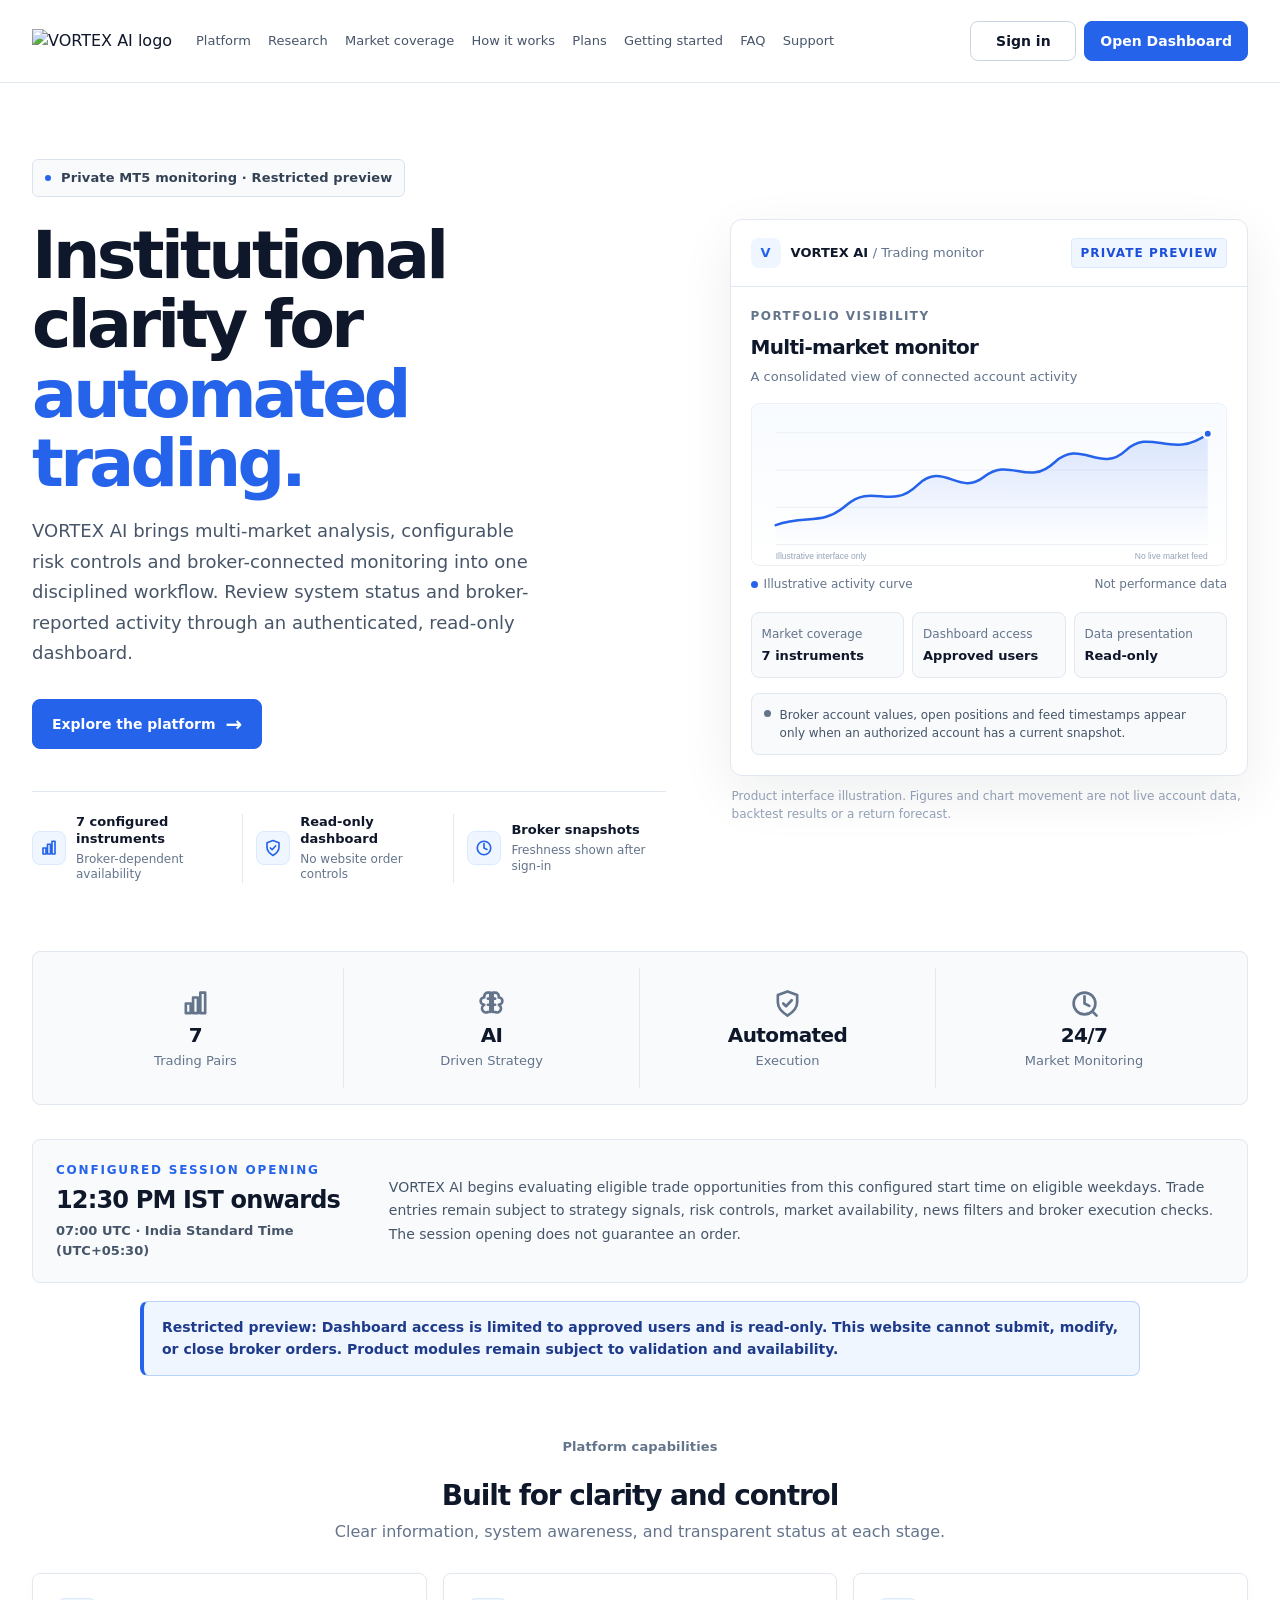
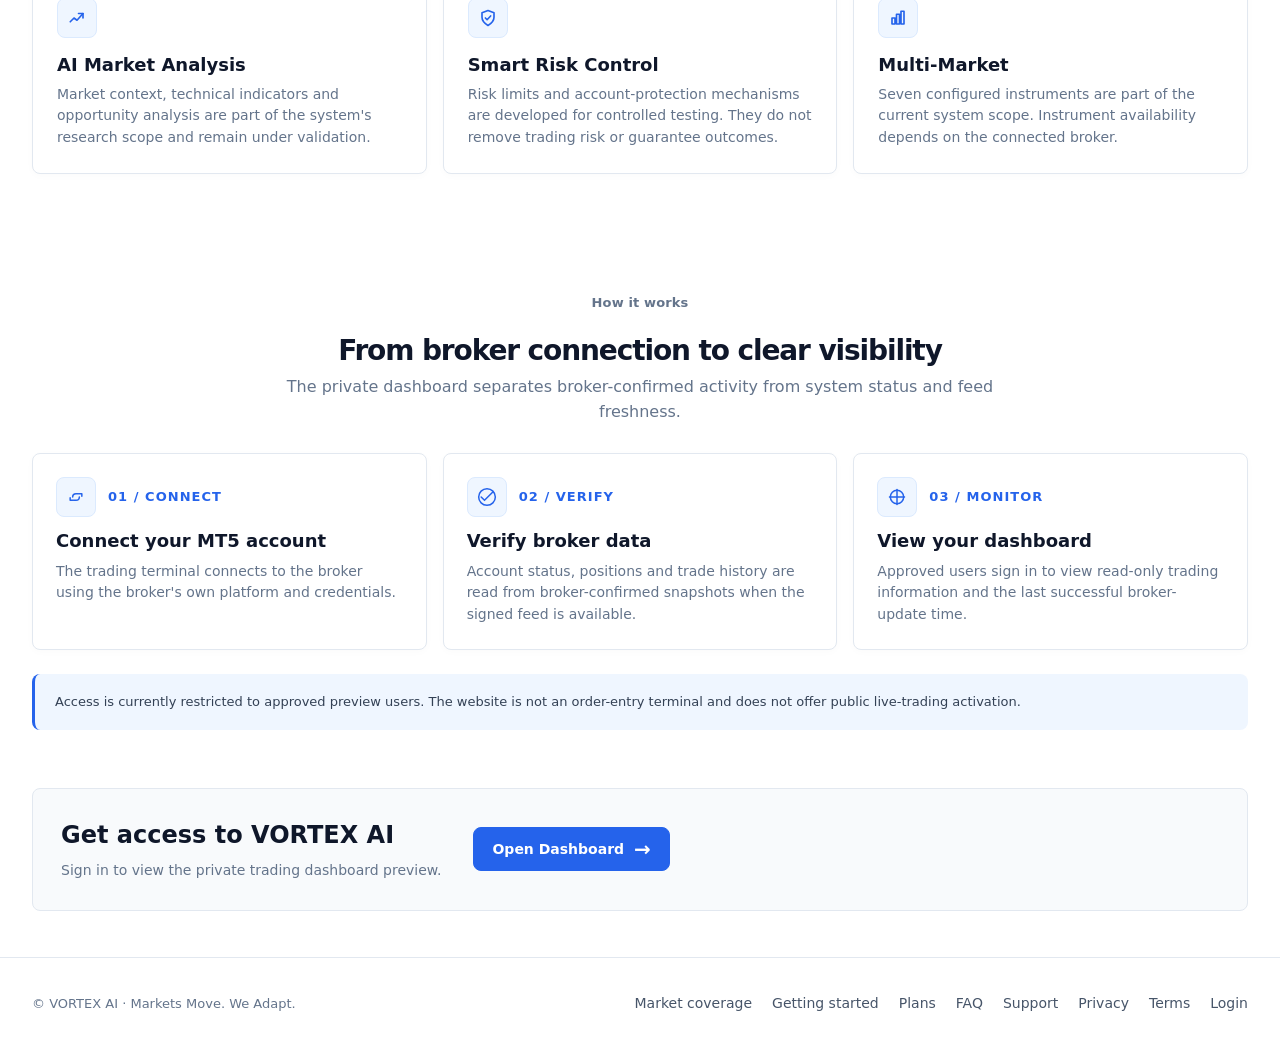
==== commit 27b0238c: "feat(research): integrate research & analytics dashboard and serverless API gateway - Add authentica" ====
--- a/website/index.html
+++ b/website/index.html
@@ -104,7 +104,7 @@
 .footer-row{display:flex;justify-content:space-between;align-items:center;gap:22px}
 .footer-links{display:flex;gap:16px;flex-wrap:wrap}
 .footer-links a:hover{color:var(--teal)}
-.back-to-top{position:fixed;right:20px;bottom:88px;z-index:20;display:grid;place-items:center;width:46px;height:46px;border:1px solid var(--teal);border-radius:var(--radius-pill);background:var(--teal);color:#00271b;font-size:var(--type-2xl);font-weight:850;opacity:0;visibility:hidden;transform:translateY(8px);transition:opacity .18s,transform .18s,visibility .18s;cursor:pointer}
+.back-to-top{position:fixed;right:12px;bottom:88px;z-index:20;display:grid;place-items:center;width:46px;height:46px;border:1px solid var(--teal);border-radius:var(--radius-pill);background:var(--teal);color:#00271b;font-size:var(--type-2xl);font-weight:850;opacity:0;visibility:hidden;transform:translateY(8px);transition:opacity .18s,transform .18s,visibility .18s;cursor:pointer}
 .back-to-top.is-visible{opacity:1;visibility:visible;transform:translateY(0)}
 :focus-visible{outline:3px solid #9dffda;outline-offset:3px}
 @media(max-width:1120px){
@@ -296,7 +296,7 @@
 footer{border-top:1px solid #e2e8f0;color:#64748b}
 .footer-links a{color:#475569}
 .footer-links a:hover{color:#2563eb}
-.back-to-top{right:20px;bottom:88px;border:1px solid #2563eb;border-radius:var(--radius-md);background:#2563eb;color:#fff}
+.back-to-top{right:12px;bottom:88px;border:1px solid #2563eb;border-radius:var(--radius-md);background:#2563eb;color:#fff}
 :focus-visible{outline:3px solid #93c5fd;outline-offset:3px}
 @media(max-width:980px){
  .wrap{width:calc(100% - 44px)}
@@ -390,6 +390,7 @@
    <a class="brand-link" href="/" aria-label="VORTEX AI home"><img class="brand-logo" src="/vortext-ai-logo.webp?v=20261101-4" alt="VORTEX AI logo"></a>
    <div class="nav-links" id="site-links">
     <a href="#features">Platform</a>
+    <a href="/research.html">Research</a>
     <a href="/market-coverage.html">Market coverage</a>
     <a href="#how-it-works">How it works</a>
     <a href="/pricing.html">Plans</a>
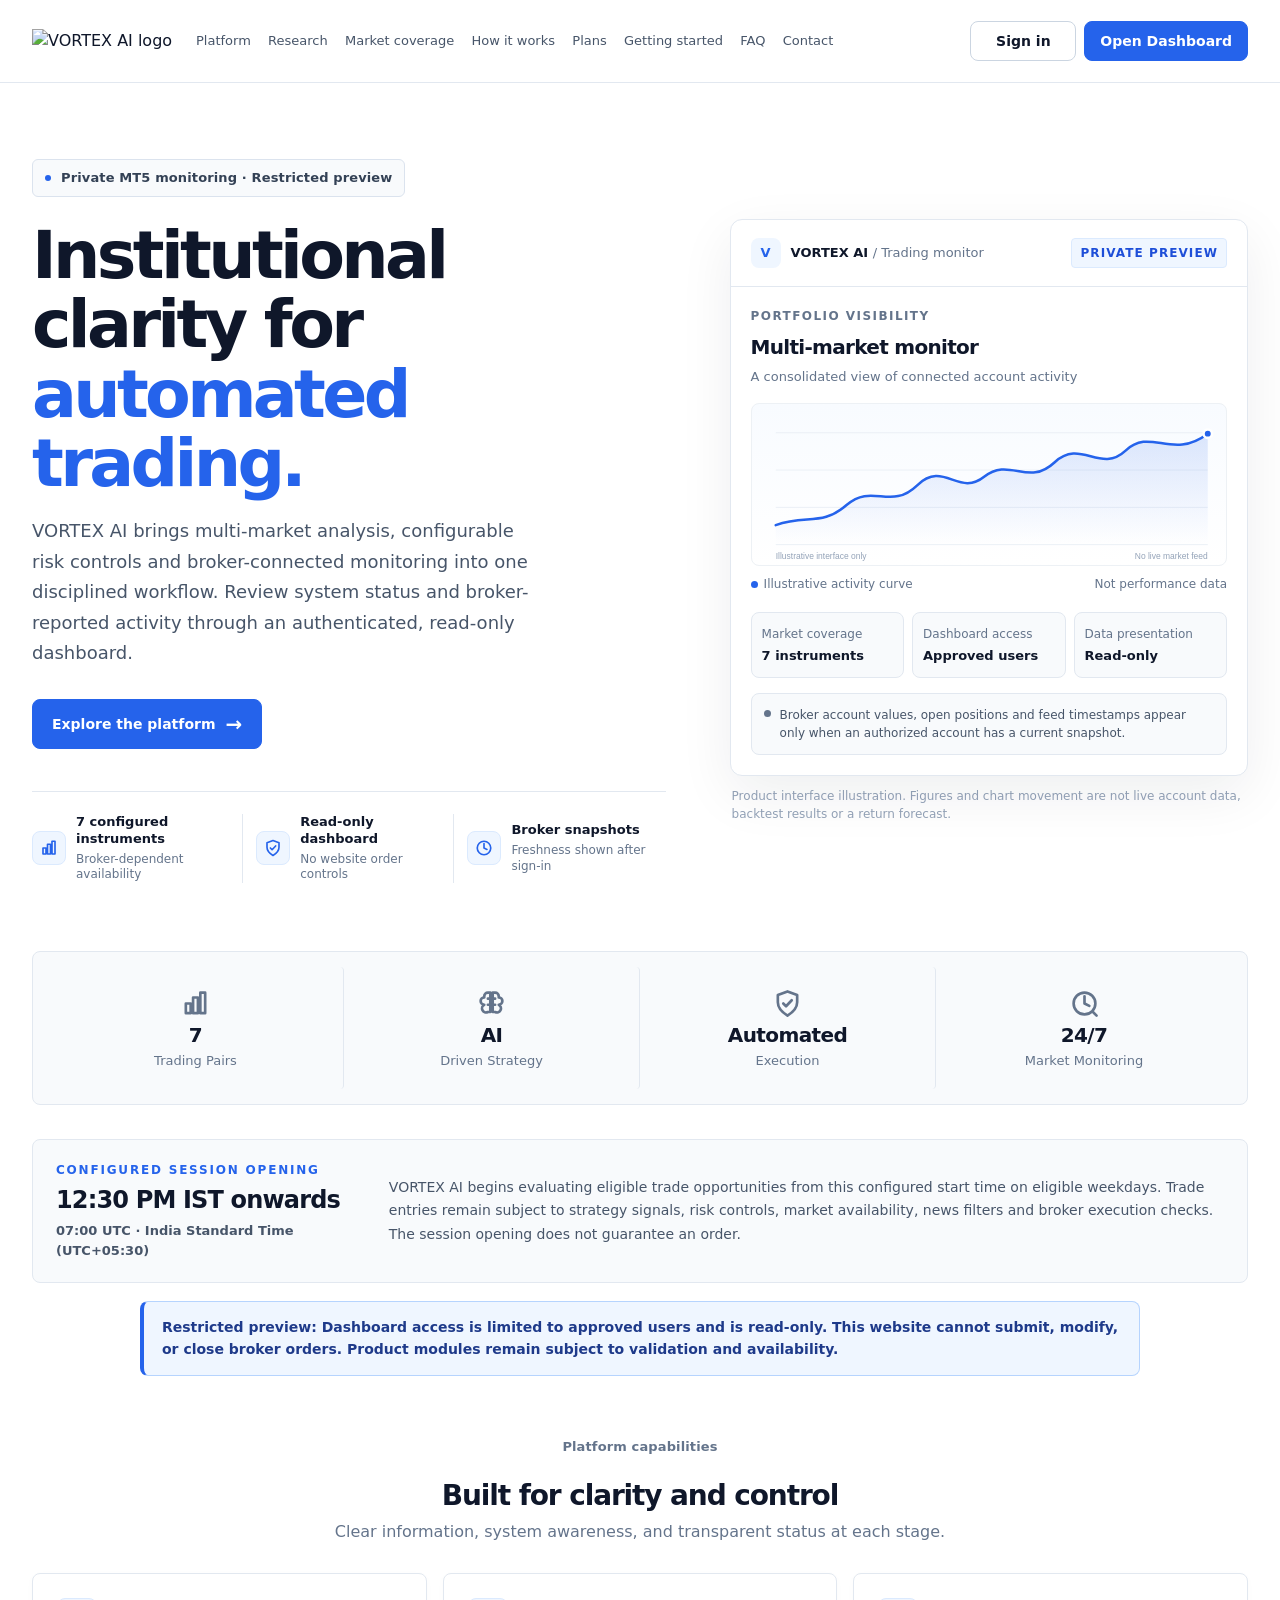
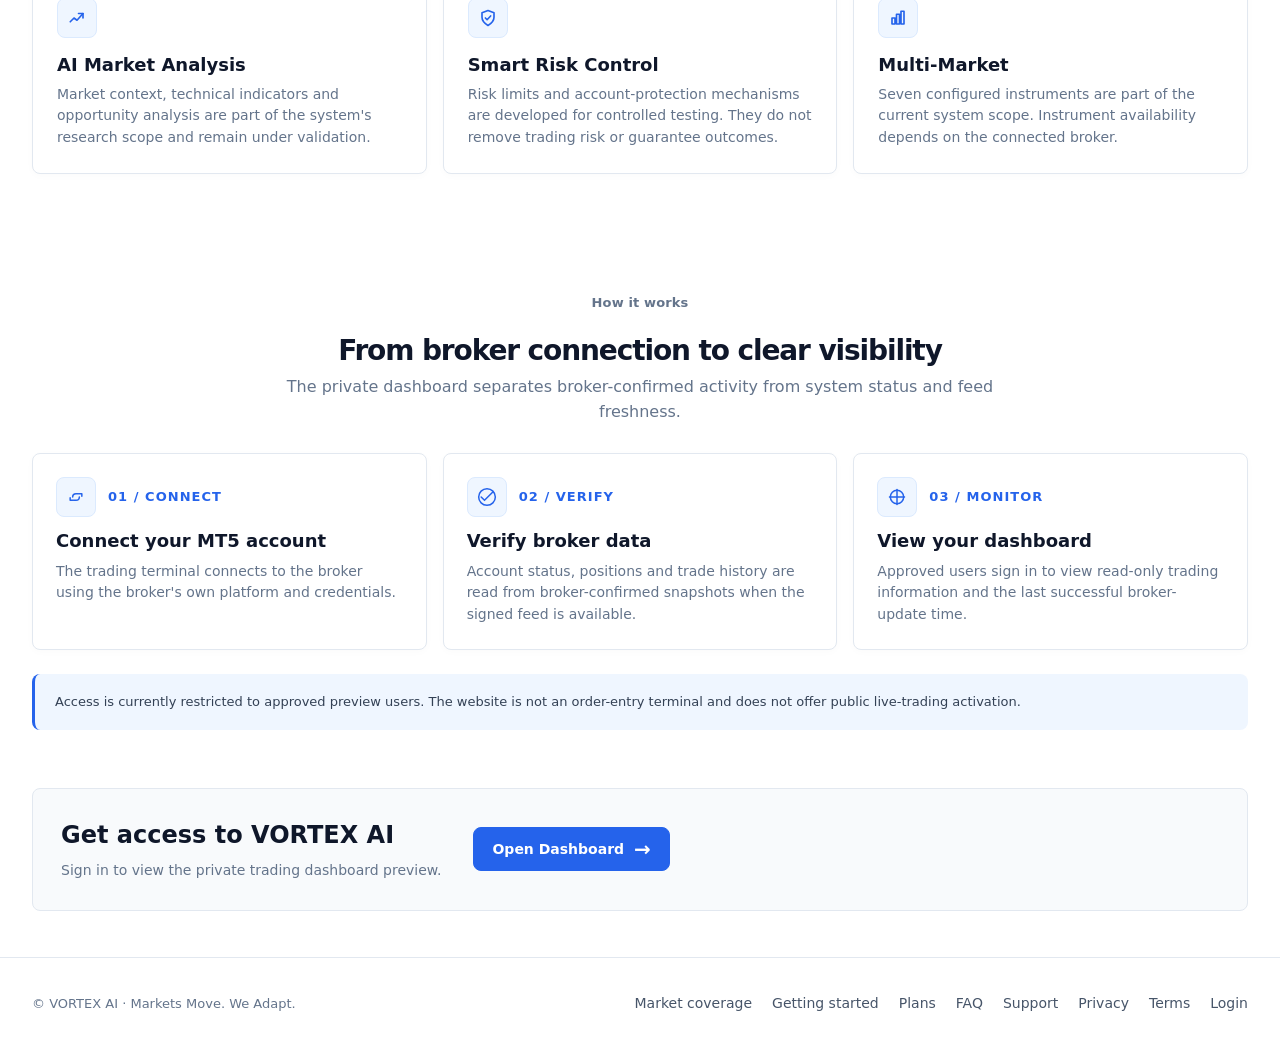
==== commit 6f571130: "feat(phase2): implement auth session migration, clean URL rewrites, canonical HMAC/bot ID, and UI/UX" ====
--- a/website/index.html
+++ b/website/index.html
@@ -387,22 +387,22 @@
 <header class="site-header">
  <div class="wrap">
   <nav class="nav" aria-label="Main navigation">
-   <a class="brand-link" href="/" aria-label="VORTEX AI home"><img class="brand-logo" src="/vortext-ai-logo.webp?v=20261101-4" alt="VORTEX AI logo"></a>
+   <a class="brand-link" href="/" aria-label="VORTEX AI home"><img class="brand-logo" src="/vortex-ai-logo.webp?v=20261114-1" alt="VORTEX AI logo"></a>
    <div class="nav-links" id="site-links">
-    <a href="#features">Platform</a>
-    <a href="/research.html">Research</a>
-    <a href="/market-coverage.html">Market coverage</a>
-    <a href="#how-it-works">How it works</a>
-    <a href="/pricing.html">Plans</a>
-    <a href="/getting-started.html">Getting started</a>
-    <a href="/faq.html">FAQ</a>
-    <a href="/contact.html">Support</a>
-    <a class="mobile-only mobile-nav-action" href="/login.html">Sign in</a>
-    <a class="mobile-only mobile-nav-action mobile-nav-primary" href="/login.html?next=dashboard.html">Open Dashboard</a>
-   </div>
+<a href="/#features">Platform</a>
+<a href="/research">Research</a>
+<a href="/market-coverage">Market coverage</a>
+<a href="/#how-it-works">How it works</a>
+<a href="/pricing">Plans</a>
+<a href="/getting-started">Getting started</a>
+<a href="/faq">FAQ</a>
+<a href="/contact">Contact</a>
+<a class="mobile-only mobile-nav-action" href="/login">Sign in</a>
+<a class="mobile-only mobile-nav-action mobile-nav-primary" href="/login?next=dashboard">Open dashboard</a>
+</div>
    <div class="nav-actions">
-    <a class="btn btn-outline btn-small" href="/login.html">Sign in</a>
-    <a class="btn btn-primary btn-small" href="/login.html?next=dashboard.html">Open Dashboard</a>
+    <a class="btn btn-outline btn-small" href="/login">Sign in</a>
+    <a class="btn btn-primary btn-small" href="/login?next=dashboard">Open Dashboard</a>
     <button class="menu-toggle" id="menu-toggle" type="button" aria-label="Open navigation" aria-expanded="false" aria-controls="site-links"><span></span><span></span><span></span></button>
    </div>
   </nav>
@@ -520,11 +520,11 @@
  </section>
 
  <section class="wrap" id="access">
-  <div class="final-cta"><div><h2>Get access to VORTEX AI</h2><p>Sign in to view the private trading dashboard preview.</p></div><a class="btn btn-primary" href="/login.html?next=dashboard.html">Open Dashboard <span class="arrow" aria-hidden="true">→</span></a></div>
+  <div class="final-cta"><div><h2>Get access to VORTEX AI</h2><p>Sign in to view the private trading dashboard preview.</p></div><a class="btn btn-primary" href="/login?next=dashboard">Open Dashboard <span class="arrow" aria-hidden="true">→</span></a></div>
  </section>
 </main>
 <footer>
- <div class="wrap footer-row"><div>© VORTEX AI · Markets Move. We Adapt.</div><div class="footer-links"><a href="/market-coverage.html">Market coverage</a><a href="/getting-started.html">Getting started</a><a href="/pricing.html">Plans</a><a href="/faq.html">FAQ</a><a href="/contact.html">Support</a><a href="/privacy.html">Privacy</a><a href="/terms.html">Terms</a><a href="/login.html">Login</a></div></div>
+ <div class="wrap footer-row"><div>© VORTEX AI · Markets Move. We Adapt.</div><div class="footer-links"><a href="/market-coverage">Market coverage</a><a href="/getting-started">Getting started</a><a href="/pricing">Plans</a><a href="/faq">FAQ</a><a href="/contact">Support</a><a href="/privacy">Privacy</a><a href="/terms">Terms</a><a href="/login">Login</a></div></div>
 </footer>
 <button class="back-to-top" id="back-to-top" type="button" aria-label="Back to top" title="Back to top">↑ <span>Top</span></button>
 <script>
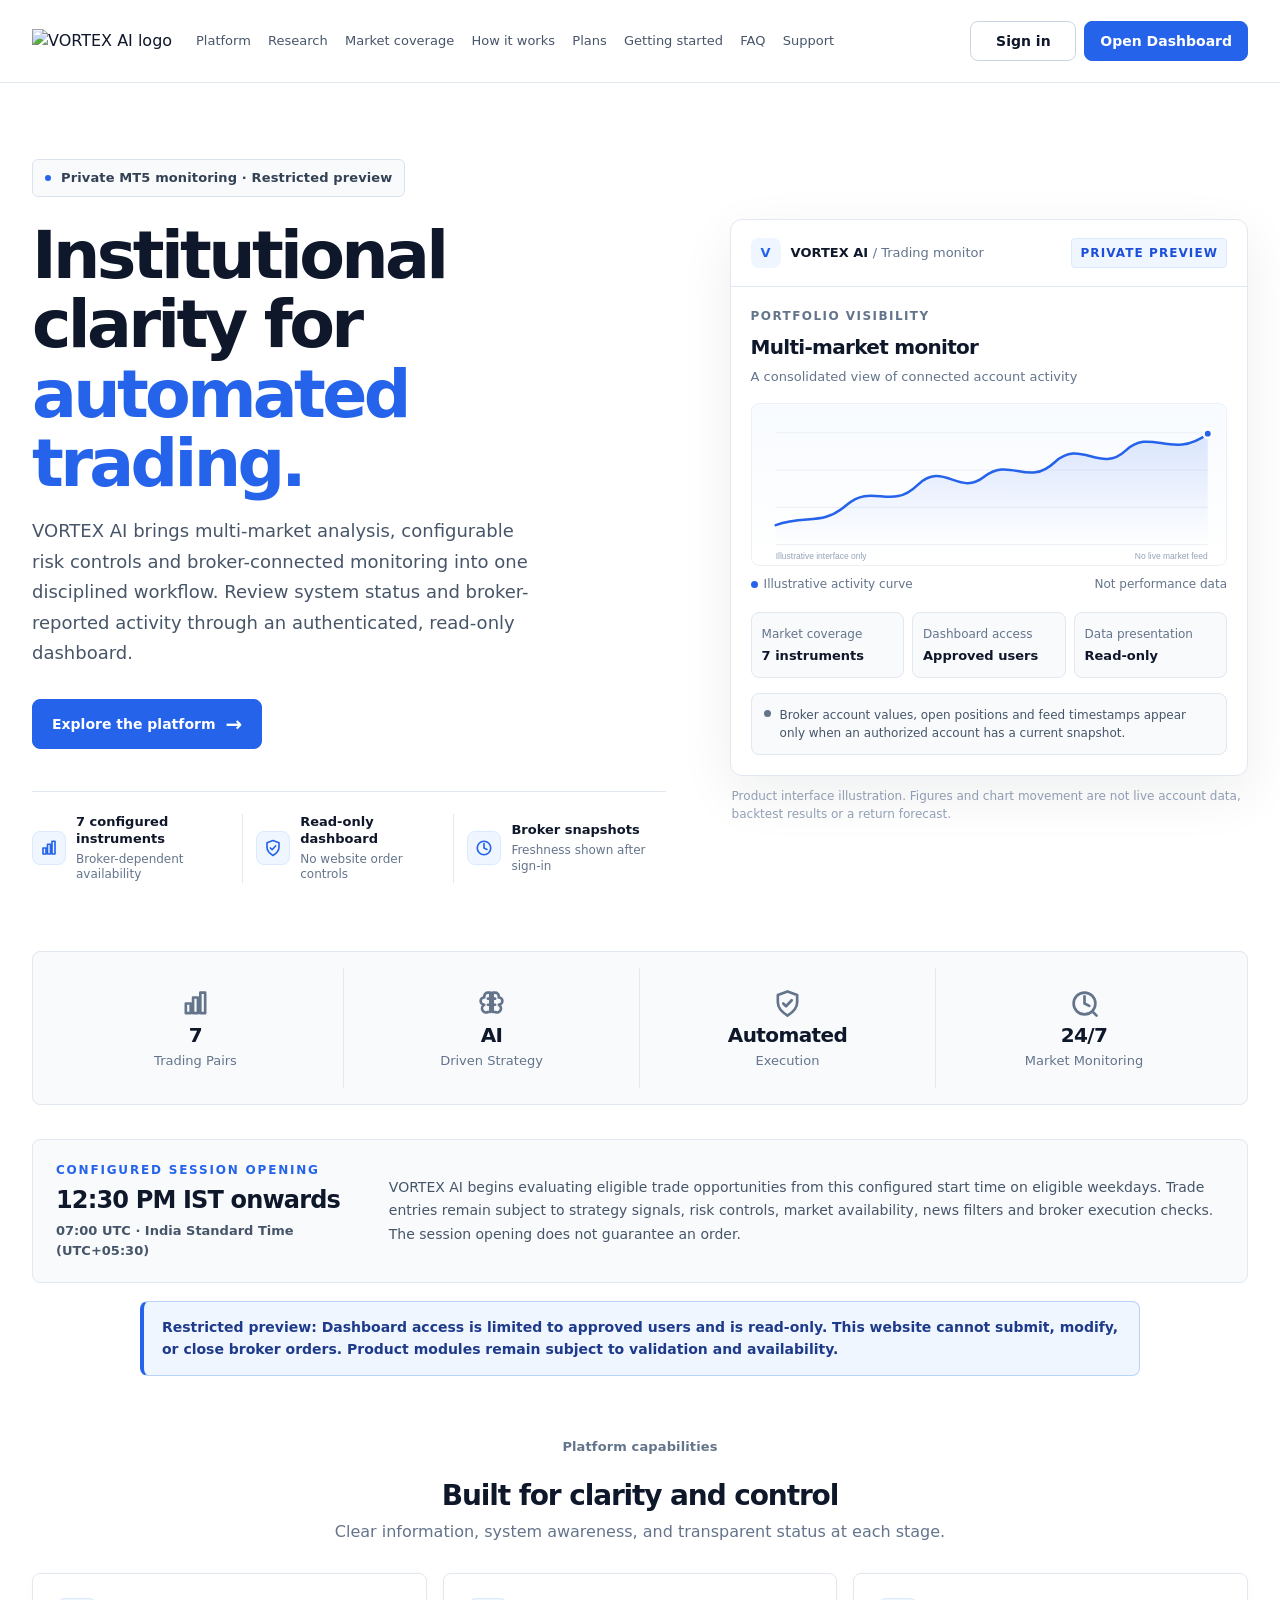
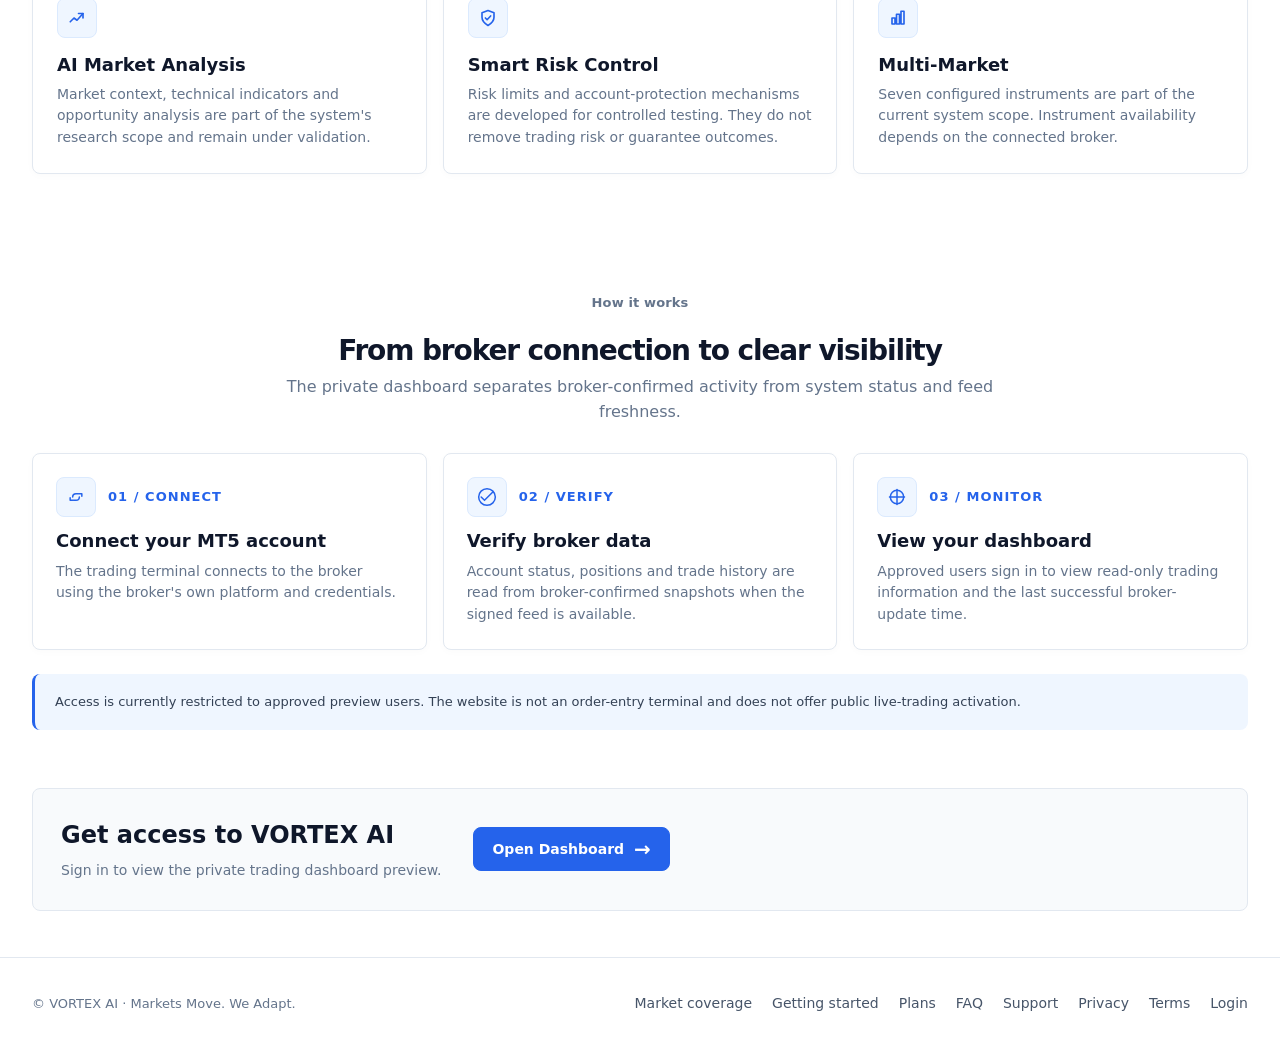
==== commit 941025f9: "Apply consistent mobile UI styles" ====
--- a/website/index.html
+++ b/website/index.html
@@ -382,27 +382,28 @@
 
 </style>
 <link rel="icon" type="image/svg+xml" href="/favicon.svg?v=20261112-3"><link rel="stylesheet" href="/assistant.css?v=1">
+<link rel="stylesheet" href="/mobile-ui.css?v=20261115-1">
 </head>
 <body>
 <header class="site-header">
  <div class="wrap">
   <nav class="nav" aria-label="Main navigation">
-   <a class="brand-link" href="/" aria-label="VORTEX AI home"><img class="brand-logo" src="/vortex-ai-logo.webp?v=20261114-1" alt="VORTEX AI logo"></a>
+   <a class="brand-link" href="/" aria-label="VORTEX AI home"><img class="brand-logo" src="/vortext-ai-logo.webp?v=20261101-4" alt="VORTEX AI logo"></a>
    <div class="nav-links" id="site-links">
-<a href="/#features">Platform</a>
-<a href="/research">Research</a>
-<a href="/market-coverage">Market coverage</a>
-<a href="/#how-it-works">How it works</a>
-<a href="/pricing">Plans</a>
-<a href="/getting-started">Getting started</a>
-<a href="/faq">FAQ</a>
-<a href="/contact">Contact</a>
-<a class="mobile-only mobile-nav-action" href="/login">Sign in</a>
-<a class="mobile-only mobile-nav-action mobile-nav-primary" href="/login?next=dashboard">Open dashboard</a>
-</div>
+    <a href="#features">Platform</a>
+    <a href="/research.html">Research</a>
+    <a href="/market-coverage.html">Market coverage</a>
+    <a href="#how-it-works">How it works</a>
+    <a href="/pricing.html">Plans</a>
+    <a href="/getting-started.html">Getting started</a>
+    <a href="/faq.html">FAQ</a>
+    <a href="/contact.html">Support</a>
+    <a class="mobile-only mobile-nav-action" href="/login.html">Sign in</a>
+    <a class="mobile-only mobile-nav-action mobile-nav-primary" href="/login.html?next=dashboard.html">Open Dashboard</a>
+   </div>
    <div class="nav-actions">
-    <a class="btn btn-outline btn-small" href="/login">Sign in</a>
-    <a class="btn btn-primary btn-small" href="/login?next=dashboard">Open Dashboard</a>
+    <a class="btn btn-outline btn-small" href="/login.html">Sign in</a>
+    <a class="btn btn-primary btn-small" href="/login.html?next=dashboard.html">Open Dashboard</a>
     <button class="menu-toggle" id="menu-toggle" type="button" aria-label="Open navigation" aria-expanded="false" aria-controls="site-links"><span></span><span></span><span></span></button>
    </div>
   </nav>
@@ -520,11 +521,11 @@
  </section>
 
  <section class="wrap" id="access">
-  <div class="final-cta"><div><h2>Get access to VORTEX AI</h2><p>Sign in to view the private trading dashboard preview.</p></div><a class="btn btn-primary" href="/login?next=dashboard">Open Dashboard <span class="arrow" aria-hidden="true">→</span></a></div>
+  <div class="final-cta"><div><h2>Get access to VORTEX AI</h2><p>Sign in to view the private trading dashboard preview.</p></div><a class="btn btn-primary" href="/login.html?next=dashboard.html">Open Dashboard <span class="arrow" aria-hidden="true">→</span></a></div>
  </section>
 </main>
 <footer>
- <div class="wrap footer-row"><div>© VORTEX AI · Markets Move. We Adapt.</div><div class="footer-links"><a href="/market-coverage">Market coverage</a><a href="/getting-started">Getting started</a><a href="/pricing">Plans</a><a href="/faq">FAQ</a><a href="/contact">Support</a><a href="/privacy">Privacy</a><a href="/terms">Terms</a><a href="/login">Login</a></div></div>
+ <div class="wrap footer-row"><div>© VORTEX AI · Markets Move. We Adapt.</div><div class="footer-links"><a href="/market-coverage.html">Market coverage</a><a href="/getting-started.html">Getting started</a><a href="/pricing.html">Plans</a><a href="/faq.html">FAQ</a><a href="/contact.html">Support</a><a href="/privacy.html">Privacy</a><a href="/terms.html">Terms</a><a href="/login.html">Login</a></div></div>
 </footer>
 <button class="back-to-top" id="back-to-top" type="button" aria-label="Back to top" title="Back to top">↑ <span>Top</span></button>
 <script>
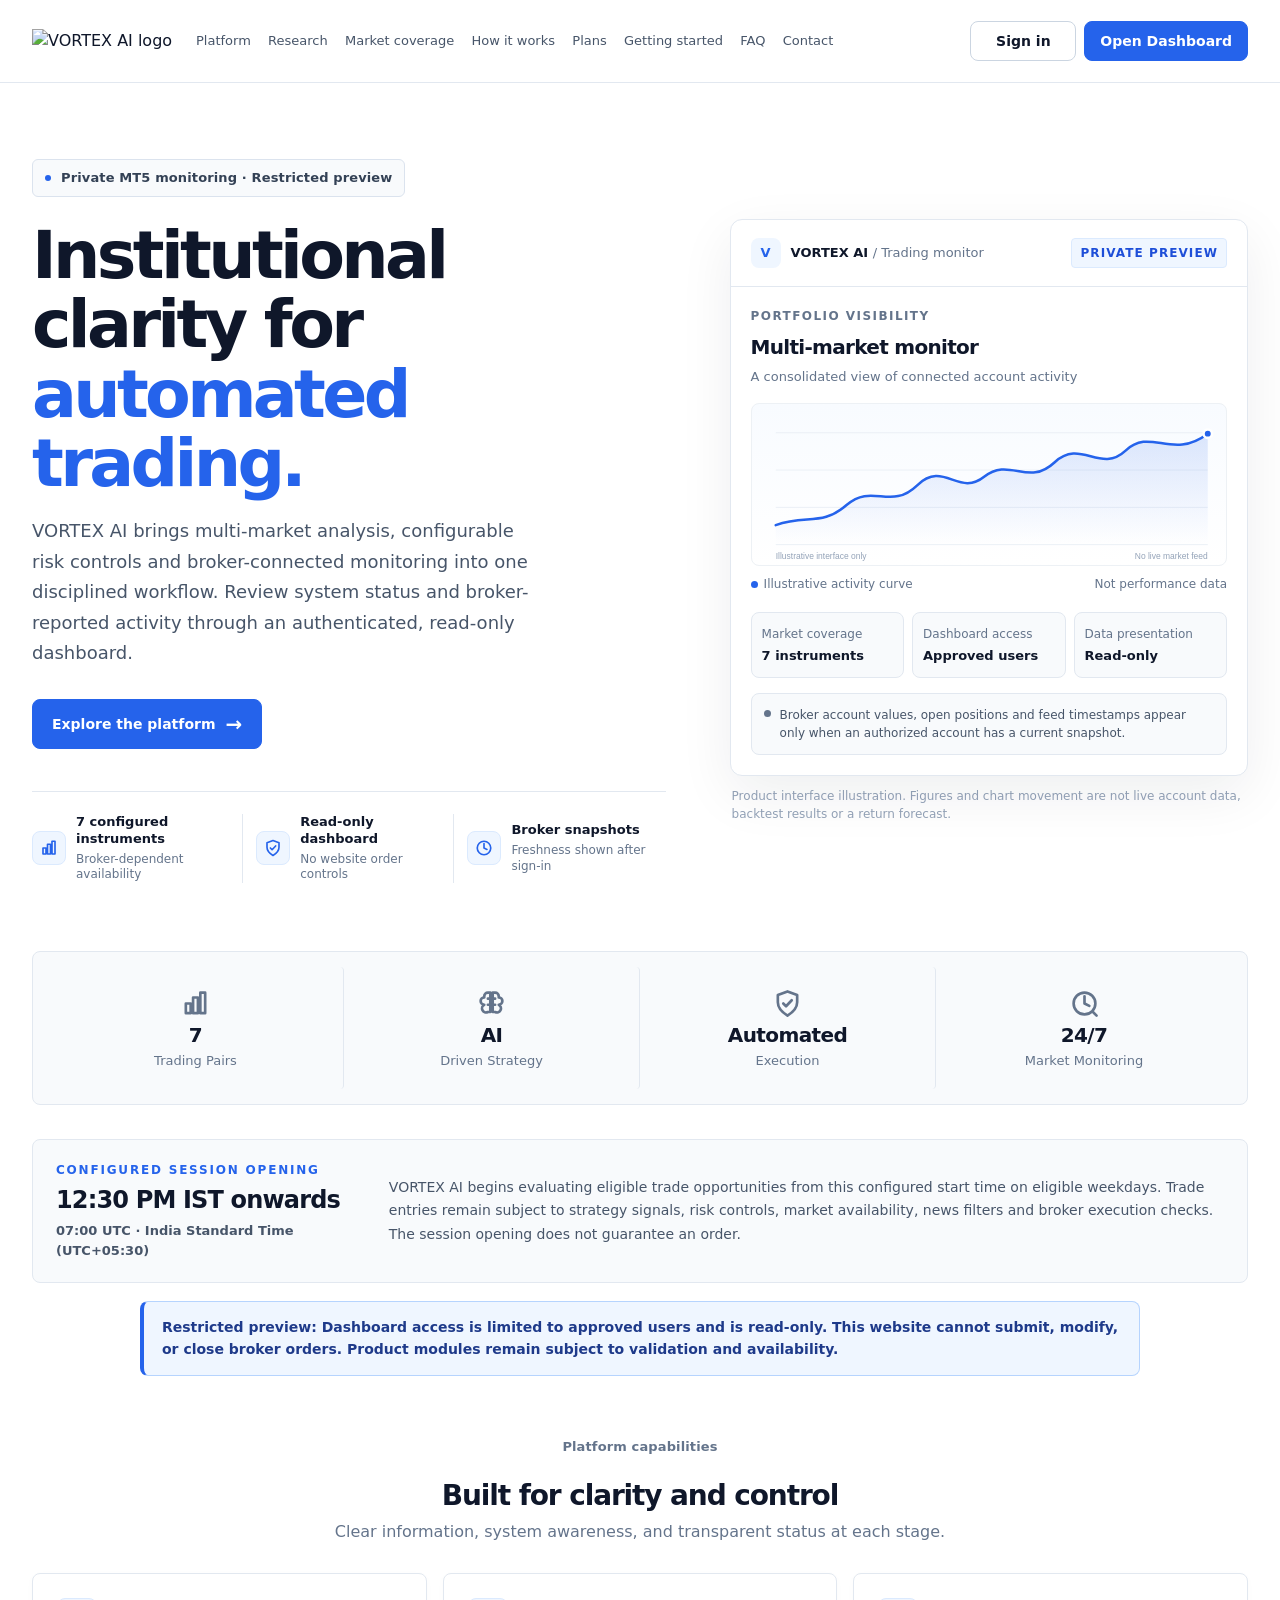
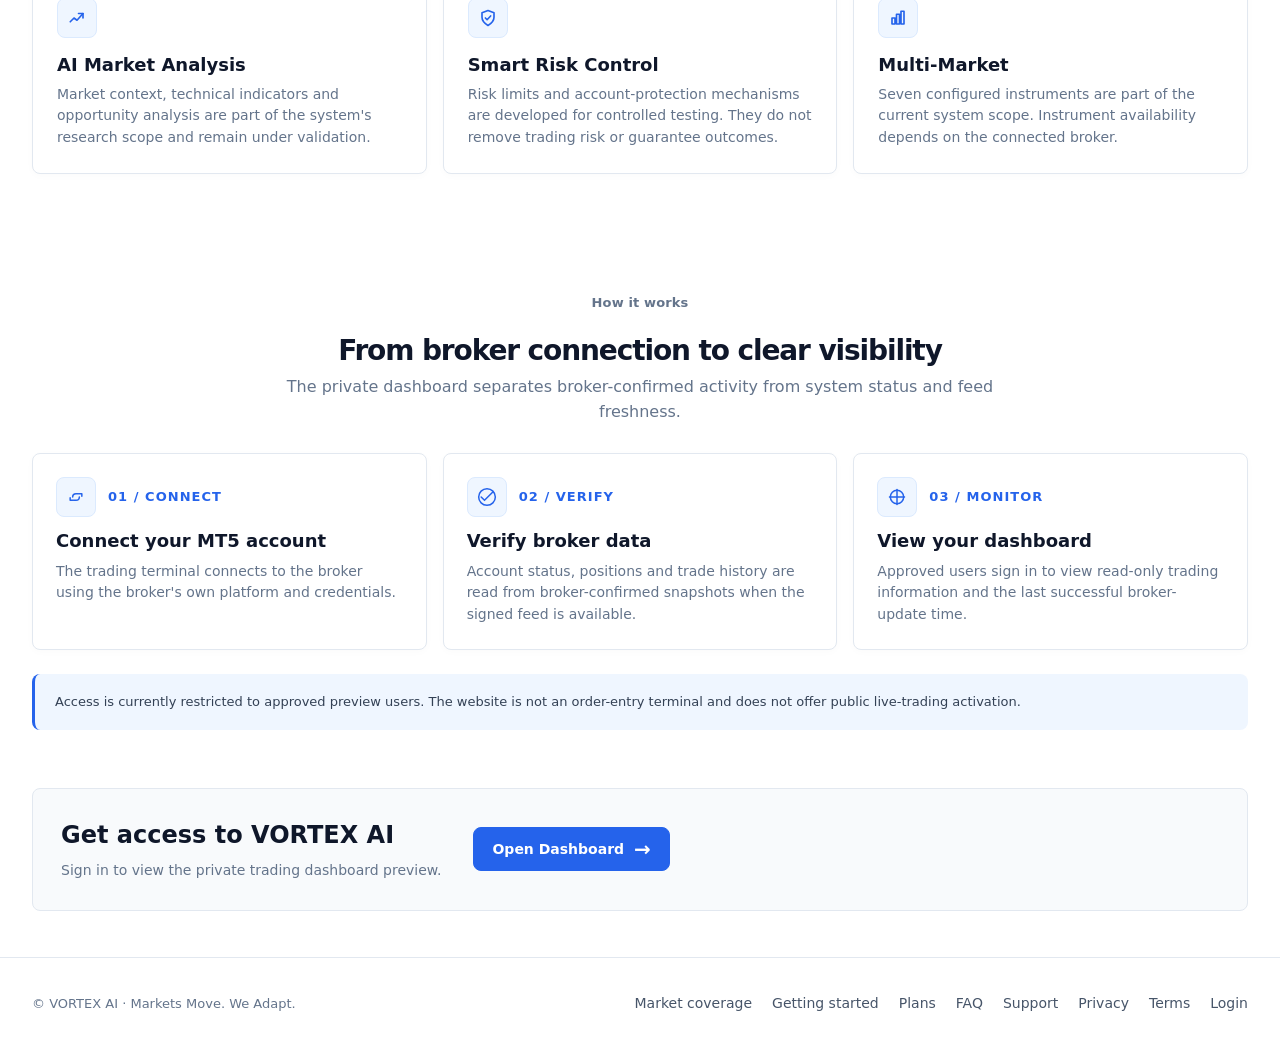
==== commit 4bdc962c: "Merge pull request #21 from gaganv07/fix/trades-api-remediation-1 Fix/trades api remediation 1" ====
--- a/website/index.html
+++ b/website/index.html
@@ -388,22 +388,22 @@
 <header class="site-header">
  <div class="wrap">
   <nav class="nav" aria-label="Main navigation">
-   <a class="brand-link" href="/" aria-label="VORTEX AI home"><img class="brand-logo" src="/vortext-ai-logo.webp?v=20261101-4" alt="VORTEX AI logo"></a>
+   <a class="brand-link" href="/" aria-label="VORTEX AI home"><img class="brand-logo" src="/vortex-ai-logo.webp?v=20261114-1" alt="VORTEX AI logo"></a>
    <div class="nav-links" id="site-links">
-    <a href="#features">Platform</a>
-    <a href="/research.html">Research</a>
-    <a href="/market-coverage.html">Market coverage</a>
-    <a href="#how-it-works">How it works</a>
-    <a href="/pricing.html">Plans</a>
-    <a href="/getting-started.html">Getting started</a>
-    <a href="/faq.html">FAQ</a>
-    <a href="/contact.html">Support</a>
-    <a class="mobile-only mobile-nav-action" href="/login.html">Sign in</a>
-    <a class="mobile-only mobile-nav-action mobile-nav-primary" href="/login.html?next=dashboard.html">Open Dashboard</a>
-   </div>
+<a href="/#features">Platform</a>
+<a href="/research">Research</a>
+<a href="/market-coverage">Market coverage</a>
+<a href="/#how-it-works">How it works</a>
+<a href="/pricing">Plans</a>
+<a href="/getting-started">Getting started</a>
+<a href="/faq">FAQ</a>
+<a href="/contact">Contact</a>
+<a class="mobile-only mobile-nav-action" href="/login">Sign in</a>
+<a class="mobile-only mobile-nav-action mobile-nav-primary" href="/login?next=dashboard">Open dashboard</a>
+</div>
    <div class="nav-actions">
-    <a class="btn btn-outline btn-small" href="/login.html">Sign in</a>
-    <a class="btn btn-primary btn-small" href="/login.html?next=dashboard.html">Open Dashboard</a>
+    <a class="btn btn-outline btn-small" href="/login">Sign in</a>
+    <a class="btn btn-primary btn-small" href="/login?next=dashboard">Open Dashboard</a>
     <button class="menu-toggle" id="menu-toggle" type="button" aria-label="Open navigation" aria-expanded="false" aria-controls="site-links"><span></span><span></span><span></span></button>
    </div>
   </nav>
@@ -521,11 +521,11 @@
  </section>
 
  <section class="wrap" id="access">
-  <div class="final-cta"><div><h2>Get access to VORTEX AI</h2><p>Sign in to view the private trading dashboard preview.</p></div><a class="btn btn-primary" href="/login.html?next=dashboard.html">Open Dashboard <span class="arrow" aria-hidden="true">→</span></a></div>
+  <div class="final-cta"><div><h2>Get access to VORTEX AI</h2><p>Sign in to view the private trading dashboard preview.</p></div><a class="btn btn-primary" href="/login?next=dashboard">Open Dashboard <span class="arrow" aria-hidden="true">→</span></a></div>
  </section>
 </main>
 <footer>
- <div class="wrap footer-row"><div>© VORTEX AI · Markets Move. We Adapt.</div><div class="footer-links"><a href="/market-coverage.html">Market coverage</a><a href="/getting-started.html">Getting started</a><a href="/pricing.html">Plans</a><a href="/faq.html">FAQ</a><a href="/contact.html">Support</a><a href="/privacy.html">Privacy</a><a href="/terms.html">Terms</a><a href="/login.html">Login</a></div></div>
+ <div class="wrap footer-row"><div>© VORTEX AI · Markets Move. We Adapt.</div><div class="footer-links"><a href="/market-coverage">Market coverage</a><a href="/getting-started">Getting started</a><a href="/pricing">Plans</a><a href="/faq">FAQ</a><a href="/contact">Support</a><a href="/privacy">Privacy</a><a href="/terms">Terms</a><a href="/login">Login</a></div></div>
 </footer>
 <button class="back-to-top" id="back-to-top" type="button" aria-label="Back to top" title="Back to top">↑ <span>Top</span></button>
 <script>
